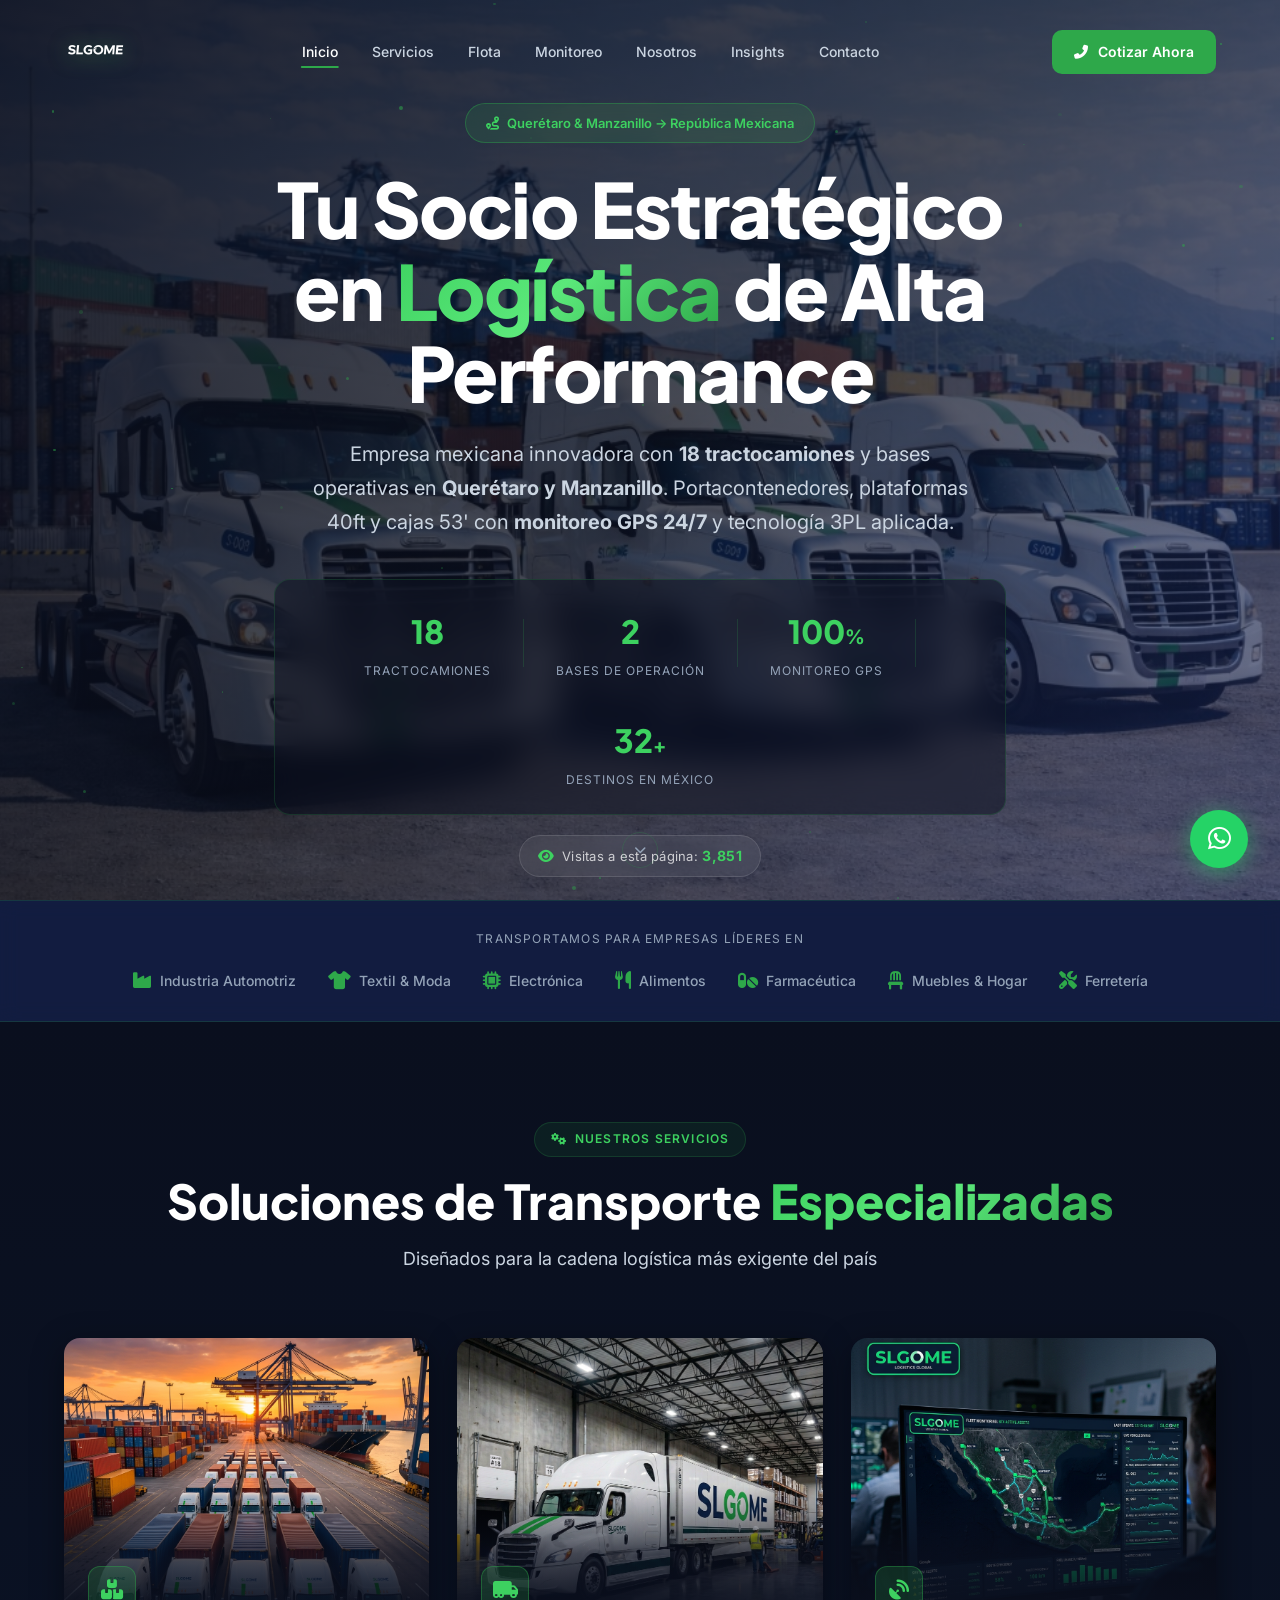
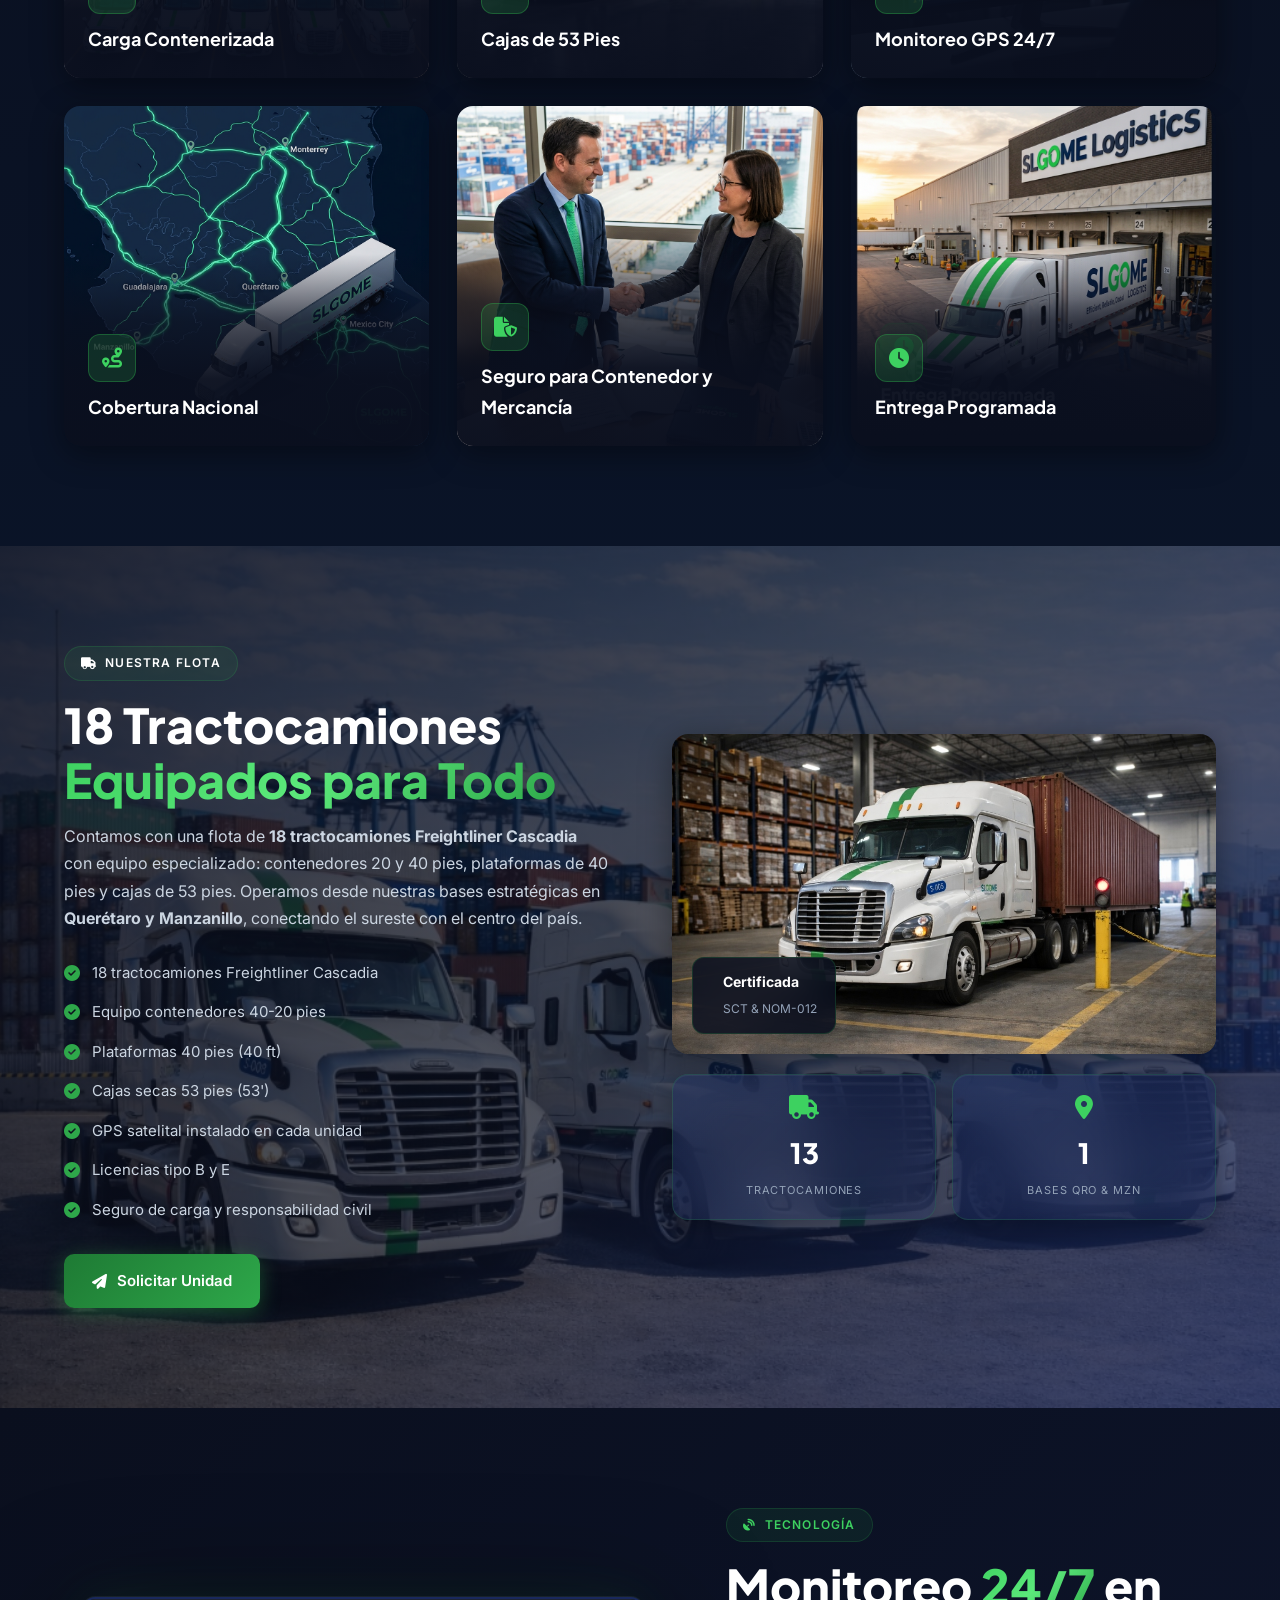
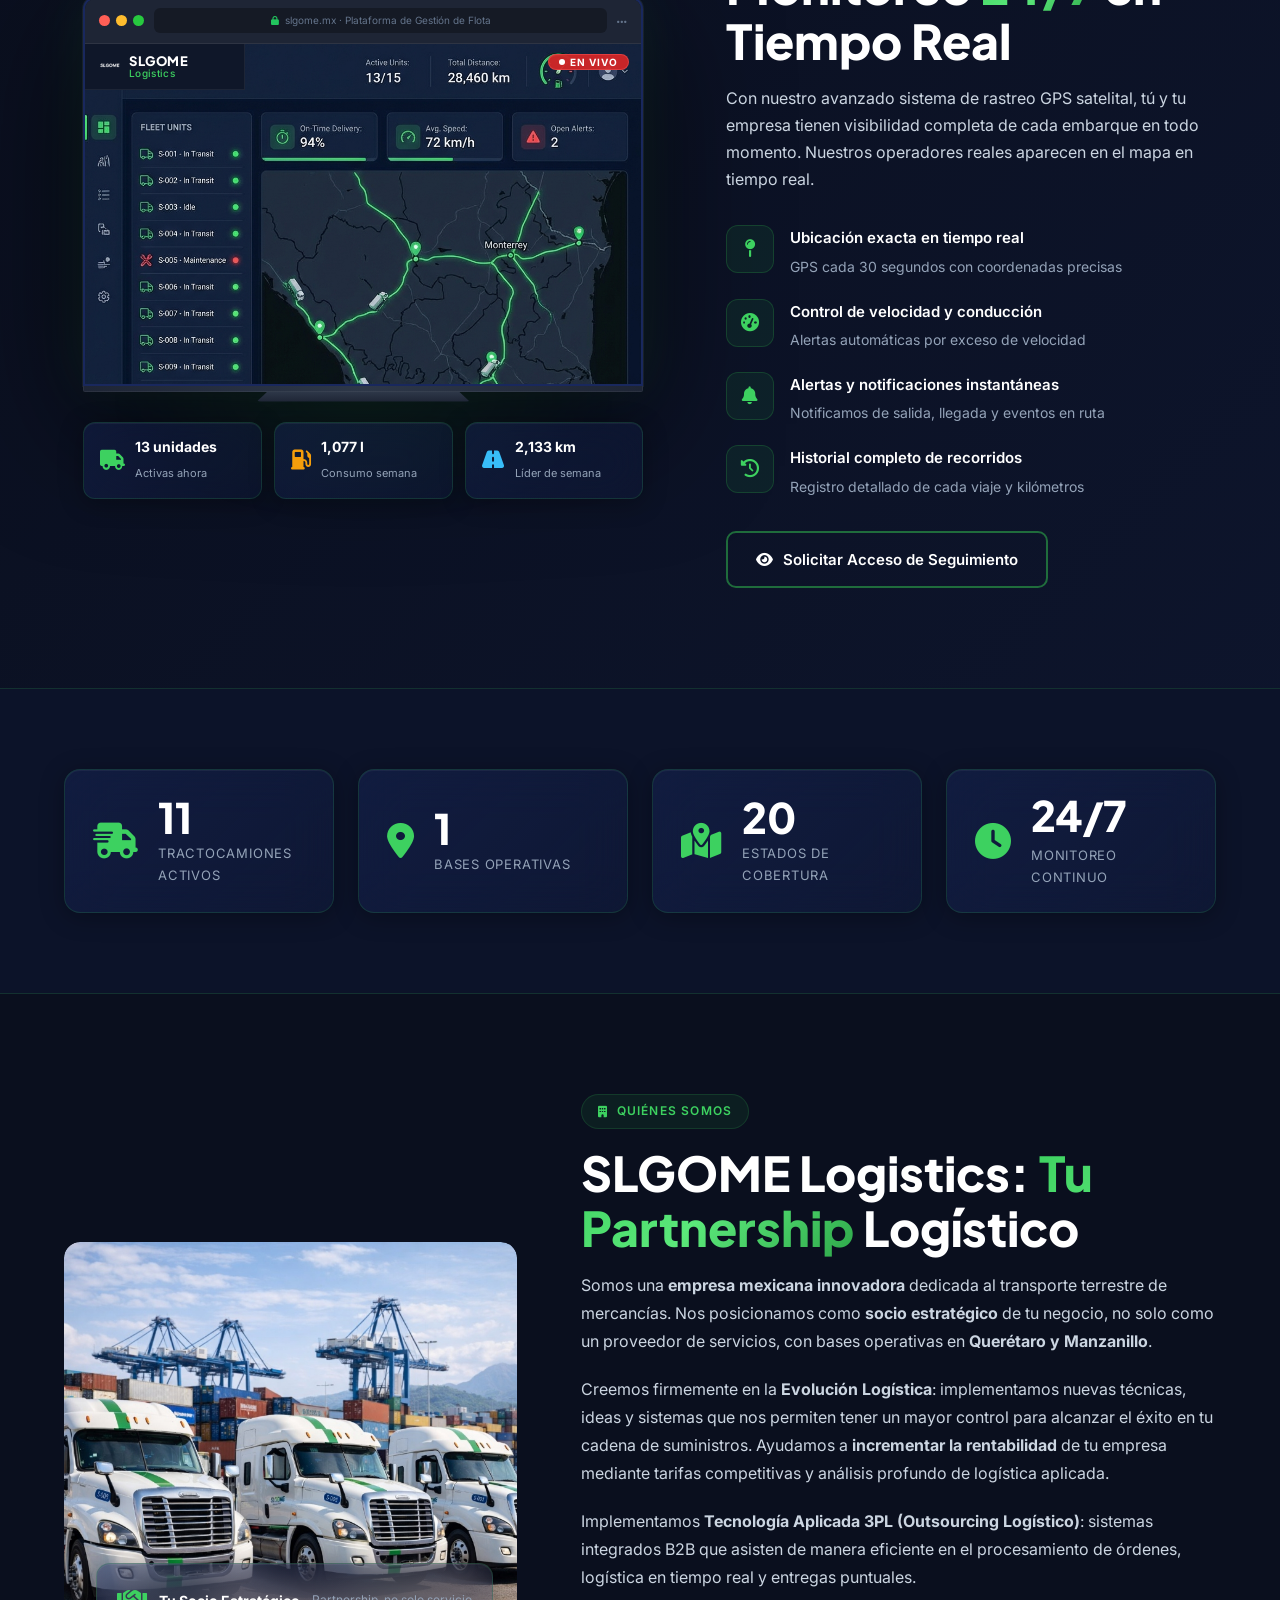
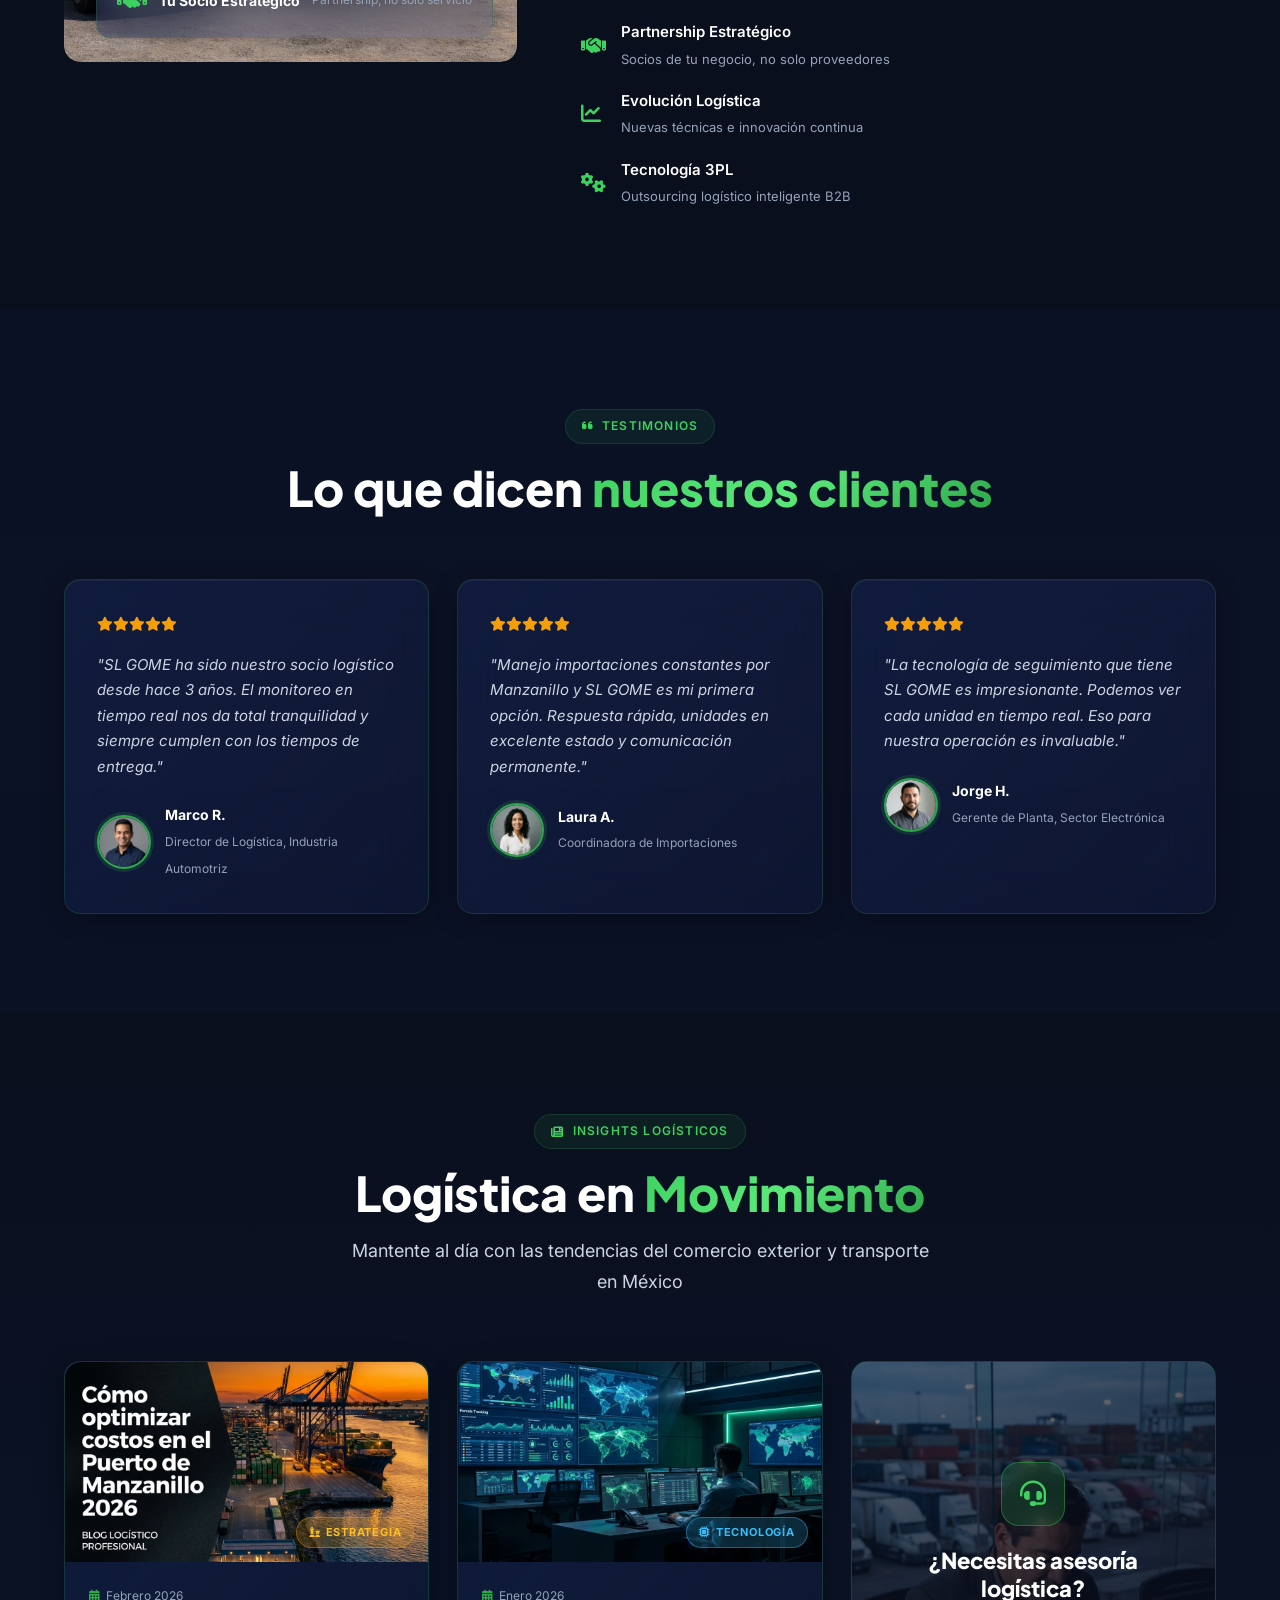
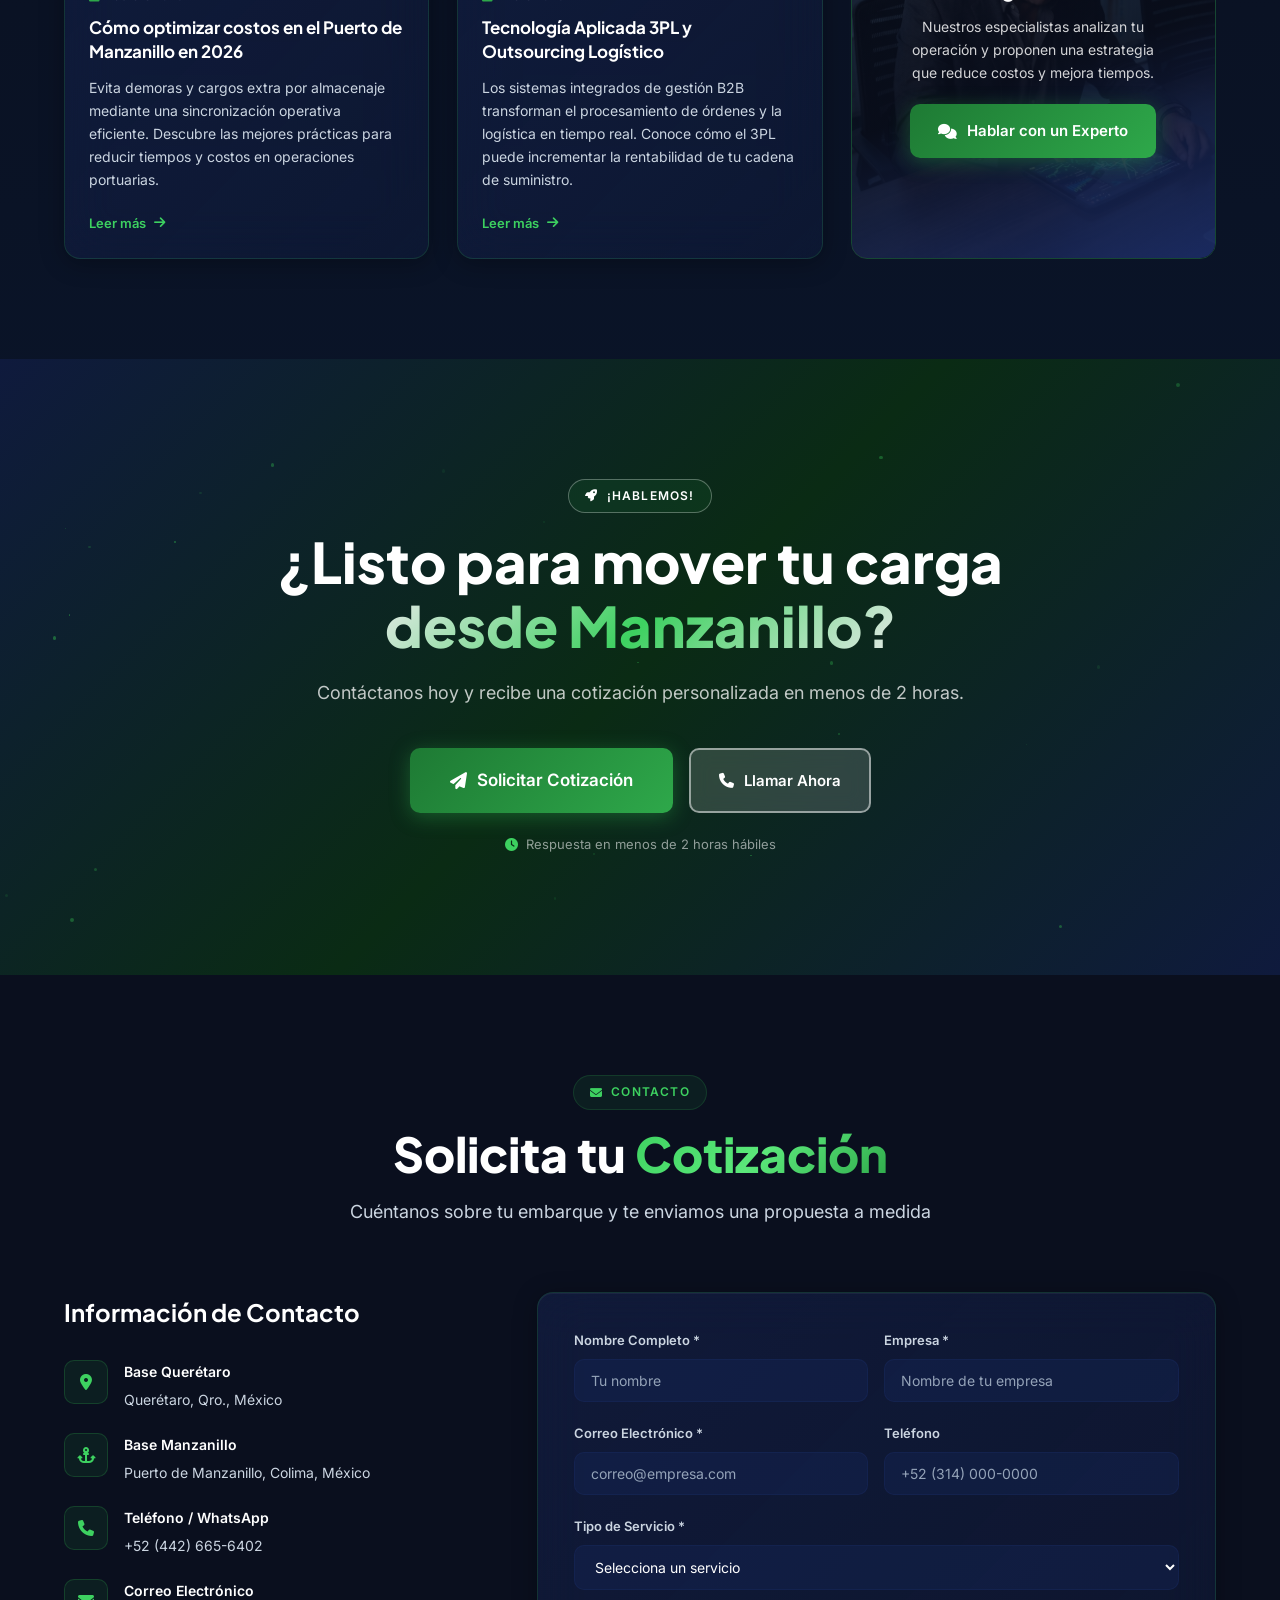
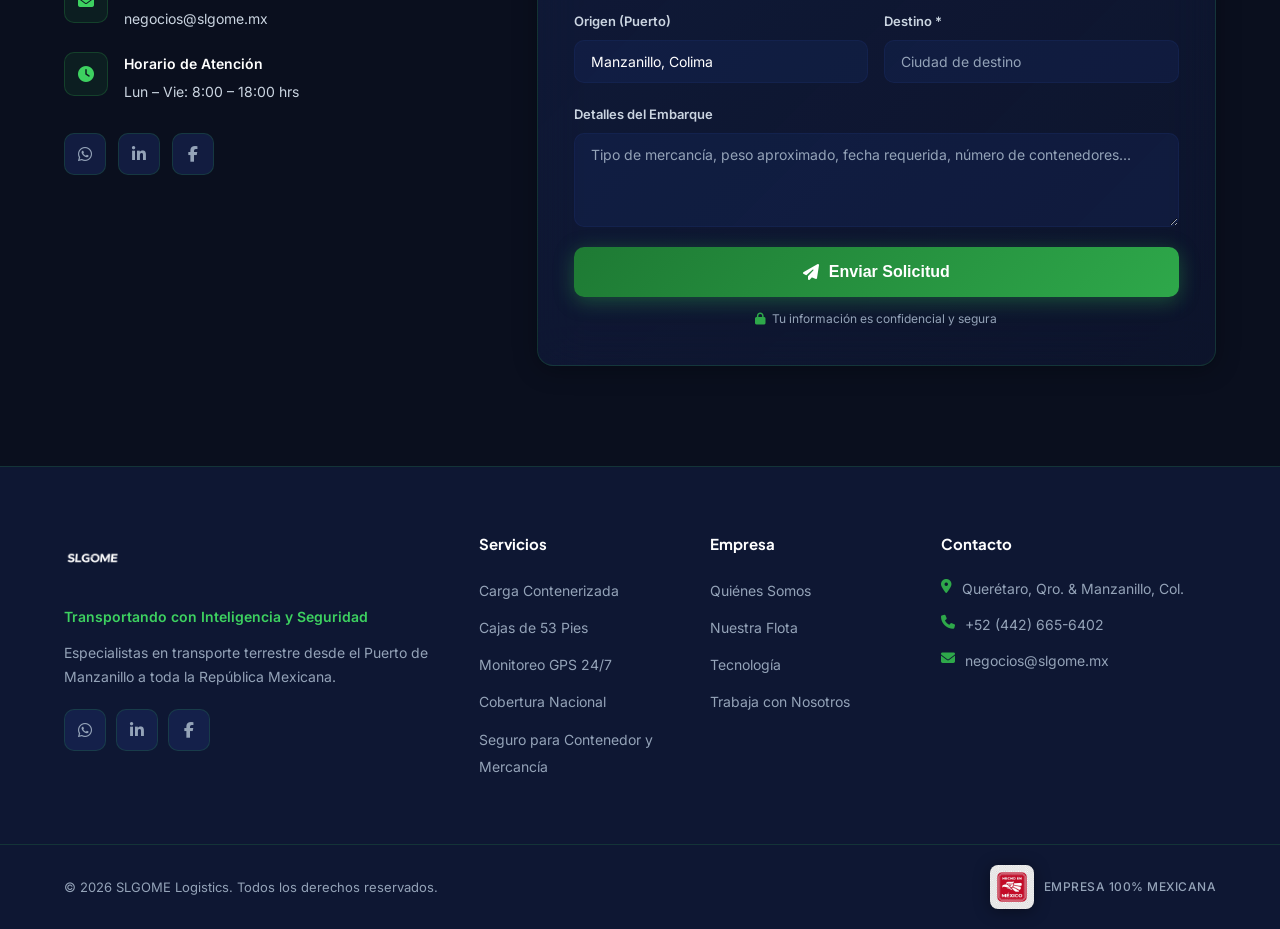
==== index.html @ 97104265 "Initial commit - SL GOME project" ====
<!DOCTYPE html>
<html lang="es">

<head>
    <meta charset="UTF-8">
    <meta name="viewport" content="width=device-width, initial-scale=1.0">
    <meta name="description"
        content="SLGOME Logistics – Empresa mexicana innovadora de transporte terrestre. 18 tractocamiones, contenedores 20-40 pies, plataformas 40ft y cajas 53' con monitoreo GPS 24/7. Bases en Querétaro y Manzanillo.">
    <meta name="keywords"
        content="SLGOME Logistics, transporte terrestre, Manzanillo, Querétaro, carga contenerizada, 3PL outsourcing logístico, cajas 53 pies, logística México, portacontenedores">
    <meta name="author" content="SLGOME Logistics">
    <meta property="og:title" content="SLGOME Logistics | Transportando con Inteligencia y Seguridad">
    <meta property="og:description"
        content="Empresa mexicana innovadora de transporte terrestre con bases en Querétaro y Manzanillo. Tu socio estratégico en logística 3PL.">
    <meta property="og:type" content="website">
    <title>SLGOME Logistics | Transportando con Inteligencia y Seguridad</title>

    <!-- Preconnect + Google Fonts -->
    <link rel="preconnect" href="https://fonts.googleapis.com">
    <link rel="preconnect" href="https://fonts.gstatic.com" crossorigin>
    <link
        href="https://fonts.googleapis.com/css2?family=Plus+Jakarta+Sans:wght@400;500;600;700;800&family=Inter:wght@300;400;500;600&display=swap"
        rel="stylesheet">

    <!-- Font Awesome Icons -->
    <link rel="stylesheet" href="https://cdnjs.cloudflare.com/ajax/libs/font-awesome/6.5.0/css/all.min.css">

    <link rel="stylesheet" href="styles.css">
</head>

<body>

    <!-- ============================================================
         NAVBAR
    ============================================================ -->
    <nav class="navbar" id="navbar">
        <div class="nav-container">
            <a href="#inicio" class="nav-logo">
                <img src="images/logo.png" alt="SL GOME Logo" class="logo-img">
            </a>
            <ul class="nav-links" id="navLinks">
                <li><a href="#inicio" class="nav-link active">Inicio</a></li>
                <li><a href="#servicios" class="nav-link">Servicios</a></li>
                <li><a href="#flota" class="nav-link">Flota</a></li>
                <li><a href="#monitoreo" class="nav-link">Monitoreo</a></li>
                <li><a href="#nosotros" class="nav-link">Nosotros</a></li>
                <li><a href="#insights" class="nav-link">Insights</a></li>
                <li><a href="#contacto" class="nav-link">Contacto</a></li>
            </ul>
            <a href="#contacto" class="btn-nav-cta" id="navCta">
                <i class="fas fa-phone-alt"></i> Cotizar Ahora
            </a>
            <button class="mobile-menu-toggle" id="menuToggle" aria-label="Abrir menú">
                <span></span><span></span><span></span>
            </button>
        </div>
    </nav>

    <!-- Mobile Menu Overlay -->
    <div class="mobile-overlay" id="mobileOverlay">
        <button class="mobile-close" id="mobileClose"><i class="fas fa-times"></i></button>
        <ul class="mobile-nav-links">
            <li><a href="#inicio" class="mobile-nav-link">Inicio</a></li>
            <li><a href="#servicios" class="mobile-nav-link">Servicios</a></li>
            <li><a href="#flota" class="mobile-nav-link">Flota</a></li>
            <li><a href="#monitoreo" class="mobile-nav-link">Monitoreo</a></li>
            <li><a href="#nosotros" class="mobile-nav-link">Nosotros</a></li>
            <li><a href="#insights" class="mobile-nav-link">Insights</a></li>
            <li><a href="#contacto" class="mobile-nav-link">Contacto</a></li>
        </ul>
        <a href="#contacto" class="btn-primary mobile-cta">Cotizar Ahora</a>
    </div>

    <!-- ============================================================
         HERO SECTION
    ============================================================ -->
    <section class="hero" id="inicio">
        <div class="hero-bg">
            <img src="images/fleet_port.jpg" alt="Flota SL GOME en Puerto de Manzanillo" class="hero-bg-image">
            <div class="hero-overlay"></div>
        </div>
        <div class="particles-container" id="particles"></div>

        <div class="hero-content">
            <div class="hero-badge animate-fade-up" style="animation-delay: 0.1s">
                <i class="fas fa-route"></i>
                <span>Querétaro &amp; Manzanillo → República Mexicana</span>
            </div>

            <h1 class="hero-title animate-fade-up" style="animation-delay: 0.2s">
                Tu Socio Estratégico en
                <span class="text-gradient">Logística</span>
                de Alta Performance
            </h1>

            <p class="hero-subtitle animate-fade-up" style="animation-delay: 0.4s">
                Empresa mexicana innovadora con <strong>18 tractocamiones</strong> y bases operativas en
                <strong>Querétaro y Manzanillo</strong>. Portacontenedores, plataformas 40ft y cajas 53'
                con <strong>monitoreo GPS 24/7</strong> y tecnología 3PL aplicada.
            </p>



            <div class="hero-stats animate-fade-up" style="animation-delay: 0.6s">
                <div class="hero-stat">
                    <span class="stat-number" data-target="18">0</span>
                    <span class="stat-label">Tractocamiones</span>
                </div>
                <div class="stat-divider"></div>
                <div class="hero-stat">
                    <span class="stat-number" data-target="2">0</span>
                    <span class="stat-label">Bases de Operación</span>
                </div>
                <div class="stat-divider"></div>
                <div class="hero-stat">
                    <span class="stat-number" data-target="100">0</span><span class="stat-num-plus">%</span>
                    <span class="stat-label">Monitoreo GPS</span>
                </div>
                <div class="stat-divider"></div>
                <div class="hero-stat">
                    <span class="stat-number" data-target="32">0</span><span class="stat-num-plus">+</span>
                    <span class="stat-label">Destinos en México</span>
                </div>
            </div>

            <!-- Visitor Counter -->
            <div class="hero-visit-counter animate-fade-up" style="animation-delay: 0.9s">
                <i class="fas fa-eye"></i>
                <span>Visitas a esta página: <strong id="visitCount">...</strong></span>
            </div>
        </div>

        <div class="hero-scroll-indicator">
            <div class="scroll-arrow-wrap">
                <i class="fas fa-chevron-down"></i>
            </div>
        </div>
    </section>

    <!-- ============================================================
         TRUST BAR / SOCIAL PROOF
    ============================================================ -->
    <section class="trust-bar">
        <div class="container">
            <p class="trust-label">Transportamos para empresas líderes en</p>
            <div class="trust-items">
                <div class="trust-item"><i class="fas fa-industry"></i><span>Industria Automotriz</span></div>
                <div class="trust-item"><i class="fas fa-tshirt"></i><span>Textil & Moda</span></div>
                <div class="trust-item"><i class="fas fa-microchip"></i><span>Electrónica</span></div>
                <div class="trust-item"><i class="fas fa-utensils"></i><span>Alimentos</span></div>
                <div class="trust-item"><i class="fas fa-pills"></i><span>Farmacéutica</span></div>
                <div class="trust-item"><i class="fas fa-chair"></i><span>Muebles & Hogar</span></div>
                <div class="trust-item"><i class="fas fa-tools"></i><span>Ferretería</span></div>
            </div>
        </div>
    </section>

    <!-- ============================================================
         SERVICIOS / FLIP CARDS
    ============================================================ -->
    <section class="section services-section" id="servicios">
        <div class="container">
            <div class="section-header reveal">
                <span class="section-label"><i class="fas fa-cogs"></i> Nuestros Servicios</span>
                <h2 class="section-title">Soluciones de Transporte <span class="text-gradient">Especializadas</span>
                </h2>
                <p class="section-subtitle">Diseñados para la cadena logística más exigente del país</p>
            </div>

            <div class="services-grid">

                <!-- Servicio 1 -->
                <div class="service-card-flip reveal" style="animation-delay: 0s">
                    <div class="service-card-inner">
                        <div class="service-card-front">
                            <img src="images/service_carga_contenerizada_slgome.jpg" alt="Carga Contenerizada SLGOME"
                                class="service-image">
                            <div class="service-overlay">
                                <div class="service-icon-wrap"><i class="fas fa-boxes-stacked"></i></div>
                                <h3 class="service-title-front">Carga Contenerizada</h3>
                            </div>
                        </div>
                        <div class="service-card-back glass-card">
                            <div class="back-icon"><i class="fas fa-boxes-stacked"></i></div>
                            <h3 class="service-title-back">Carga Contenerizada</h3>
                            <p class="service-description">Movimiento de contenedores directamente desde el Puerto
                                de Manzanillo. Manejamos contenedores de 20', 40' y 40' HC con toda la documentación
                                aduanal.</p>
                            <div class="service-features">
                                <span class="feature-tag">20' / 40' / 40'HC</span>
                                <span class="feature-tag">Aduana</span>
                                <span class="feature-tag">Puerto Manzanillo</span>
                            </div>
                        </div>
                    </div>
                </div>

                <!-- Servicio 2 -->
                <div class="service-card-flip reveal" style="animation-delay: 0.1s">
                    <div class="service-card-inner">
                        <div class="service-card-front">
                            <img src="images/caja_seca_slgome.jpg" alt="Cajas 53 Pies SLGOME" class="service-image">
                            <div class="service-overlay">
                                <div class="service-icon-wrap"><i class="fas fa-truck-moving"></i></div>
                                <h3 class="service-title-front">Cajas de 53 Pies</h3>
                            </div>
                        </div>
                        <div class="service-card-back glass-card">
                            <div class="back-icon"><i class="fas fa-truck-moving"></i></div>
                            <h3 class="service-title-back">Cajas de 53 Pies</h3>
                            <p class="service-description">Trailers de 53 pies de capacidad máxima para carga nacional.
                                Ideales para grandes volúmenes de mercancía con entrega puerta a puerta en toda la
                                República.</p>
                            <div class="service-features">
                                <span class="feature-tag">53 Pies</span>
                                <span class="feature-tag">Puerta a Puerta</span>
                                <span class="feature-tag">Nacional</span>
                            </div>
                        </div>
                    </div>
                </div>

                <!-- Servicio 3 -->
                <div class="service-card-flip reveal" style="animation-delay: 0.2s">
                    <div class="service-card-inner">
                        <div class="service-card-front">
                            <img src="images/service_monitoreo_gps.jpg" alt="Monitoreo GPS 24/7" class="service-image">
                            <div class="service-overlay">
                                <div class="service-icon-wrap"><i class="fas fa-satellite-dish"></i></div>
                                <h3 class="service-title-front">Monitoreo GPS 24/7</h3>
                            </div>
                        </div>
                        <div class="service-card-back glass-card">
                            <div class="back-icon"><i class="fas fa-map-location-dot"></i></div>
                            <h3 class="service-title-back">Monitoreo GPS 24/7</h3>
                            <p class="service-description">Rastreo satelital en tiempo real de toda nuestra flota.
                                Conoce la ubicación exacta, velocidad y estado de tu carga en todo momento desde
                                cualquier dispositivo.</p>
                            <div class="service-features">
                                <span class="feature-tag">Tiempo Real</span>
                                <span class="feature-tag">Velocidad</span>
                                <span class="feature-tag">Geofencing</span>
                            </div>
                        </div>
                    </div>
                </div>

                <!-- Servicio 4 -->
                <div class="service-card-flip reveal" style="animation-delay: 0.3s">
                    <div class="service-card-inner">
                        <div class="service-card-front">
                            <img src="images/service_cobertura.jpg" alt="Cobertura Nacional" class="service-image">
                            <div class="service-overlay">
                                <div class="service-icon-wrap"><i class="fas fa-route"></i></div>
                                <h3 class="service-title-front">Cobertura Nacional</h3>
                            </div>
                        </div>
                        <div class="service-card-back glass-card">
                            <div class="back-icon"><i class="fas fa-map-marked-alt"></i></div>
                            <h3 class="service-title-back">Cobertura Nacional</h3>
                            <p class="service-description">Llegamos a los 32 estados de la República. Desde Manzanillo
                                conectamos directamente con CDMX, Guadalajara, Monterrey, Querétaro, Chihuahua, Tijuana
                                y más destinos
                                clave del país.</p>
                            <div class="service-features">
                                <span class="feature-tag">32 Estados</span>
                                <span class="feature-tag">Rutas Directas</span>
                                <span class="feature-tag">Multimodal</span>
                            </div>
                        </div>
                    </div>
                </div>

                <!-- Servicio 5 -->
                <div class="service-card-flip reveal" style="animation-delay: 0.4s">
                    <div class="service-card-inner">
                        <div class="service-card-front">
                            <img src="images/service_seguro_contenedor.jpg" alt="Seguro para Contenedor y Mercancía"
                                class="service-image">
                            <div class="service-overlay">
                                <div class="service-icon-wrap"><i class="fas fa-file-shield"></i></div>
                                <h3 class="service-title-front">Seguro para Contenedor y Mercancía</h3>
                            </div>
                        </div>
                        <div class="service-card-back glass-card">
                            <div class="back-icon"><i class="fas fa-file-shield"></i></div>
                            <h3 class="service-title-back">Seguro para Contenedor y Mercancía</h3>
                            <p class="service-description">El seguro de mercancía se contrata por separado. Contáctanos
                                con nuestro ejecutivo para más información y cotización. Pólizas que protegen tu
                                inversión ante cualquier eventualidad en ruta o en puerto.</p>
                            <div class="service-features">
                                <span class="feature-tag">Solicitar a Ejecutivo</span>
                                <span class="feature-tag">Contenedores</span>
                                <span class="feature-tag">Mercancía</span>
                            </div>
                        </div>
                    </div>
                </div>

                <!-- Servicio 6 -->
                <div class="service-card-flip reveal" style="animation-delay: 0.5s">
                    <div class="service-card-inner">
                        <div class="service-card-front">
                            <img src="images/service_entrega.jpg" alt="Entrega Programada" class="service-image">
                            <div class="service-overlay">
                                <div class="service-icon-wrap"><i class="fas fa-clock"></i></div>
                                <h3 class="service-title-front">Entrega Programada</h3>
                            </div>
                        </div>
                        <div class="service-card-back glass-card">
                            <div class="back-icon"><i class="fas fa-calendar-check"></i></div>
                            <h3 class="service-title-back">Entrega Programada</h3>
                            <p class="service-description">Cumplimos con las ventanas de entrega de tu operación.
                                Coordinamos con almacenes, patios y clientes finales para garantizar la entrega puntual
                                de cada embarque.</p>
                            <div class="service-features">
                                <span class="feature-tag">On-Time</span>
                                <span class="feature-tag">Trazabilidad</span>
                                <span class="feature-tag">Notificaciones</span>
                            </div>
                        </div>
                    </div>
                </div>

            </div>
        </div>
    </section>

    <!-- ============================================================
         FLOTA SECTION
    ============================================================ -->
    <section class="section fleet-section" id="flota">
        <div class="fleet-bg">
            <img src="images/fleet_port.jpg" alt="Flota SL GOME" class="fleet-bg-image">
            <div class="fleet-overlay"></div>
        </div>
        <div class="container fleet-content">
            <div class="fleet-left reveal">
                <span class="section-label" style="color: var(--primary-400)"><i class="fas fa-truck"></i> Nuestra
                    Flota</span>
                <h2 class="section-title">18 Tractocamiones<br><span class="text-gradient">Equipados para Todo</span>
                </h2>
                <p class="fleet-text">
                    Contamos con una flota de <strong>18 tractocamiones Freightliner Cascadia</strong> con equipo
                    especializado: contenedores 20 y 40 pies, plataformas de 40 pies y cajas de 53 pies. Operamos desde
                    nuestras
                    bases estratégicas en <strong>Querétaro y Manzanillo</strong>, conectando el sureste con el centro
                    del país.
                </p>
                <div class="fleet-features">
                    <div class="fleet-feature">
                        <i class="fas fa-check-circle"></i>
                        <span>18 tractocamiones Freightliner Cascadia</span>
                    </div>
                    <div class="fleet-feature">
                        <i class="fas fa-check-circle"></i>
                        <span>Equipo contenedores 40-20 pies</span>
                    </div>
                    <div class="fleet-feature">
                        <i class="fas fa-check-circle"></i>
                        <span>Plataformas 40 pies (40 ft)</span>
                    </div>
                    <div class="fleet-feature">
                        <i class="fas fa-check-circle"></i>
                        <span>Cajas secas 53 pies (53')</span>
                    </div>
                    <div class="fleet-feature">
                        <i class="fas fa-check-circle"></i>
                        <span>GPS satelital instalado en cada unidad</span>
                    </div>
                    <div class="fleet-feature">
                        <i class="fas fa-check-circle"></i>
                        <span>Licencias tipo B y E</span>
                    </div>
                    <div class="fleet-feature">
                        <i class="fas fa-check-circle"></i>
                        <span>Seguro de carga y responsabilidad civil</span>
                    </div>
                </div>
                <a href="#contacto" class="btn-primary">
                    <i class="fas fa-paper-plane"></i> Solicitar Unidad
                </a>
            </div>
            <div class="fleet-right reveal">
                <div class="fleet-image-card">
                    <img src="images/truck_warehouse.jpg" alt="Flota SLGOME Logistics en operación" class="fleet-photo">
                    <div class="fleet-badge">
                        <i class="fas fa-shield-check"></i>
                        <div>
                            <strong>Certificada</strong>
                            <span>SCT &amp; NOM-012</span>
                        </div>
                    </div>
                </div>
                <div class="fleet-stats-mini">
                    <div class="fleet-stat-mini glass-card">
                        <i class="fas fa-truck"></i>
                        <span class="fsm-number" data-target="18">0</span>
                        <span class="fsm-label">Tractocamiones</span>
                    </div>
                    <div class="fleet-stat-mini glass-card">
                        <i class="fas fa-map-marker-alt"></i>
                        <span class="fsm-number" data-target="2">0</span>
                        <span class="fsm-label">Bases QRO &amp; MZN</span>
                    </div>
                </div>
            </div>
        </div>
    </section>

    <!-- ============================================================
         MONITOREO / TECH SECTION
    ============================================================ -->
    <section class="section monitoring-section" id="monitoreo">
        <div class="container">
            <div class="monitoring-grid">
                <div class="monitoring-visual reveal">
                    <div class="monitoring-screen-wrap">
                        <!-- Laptop / Monitor Frame -->
                        <div class="monitoring-laptop">
                            <div class="laptop-screen-bezel">
                                <div class="laptop-topbar">
                                    <div class="laptop-dots">
                                        <span class="ldot ldot--red"></span>
                                        <span class="ldot ldot--yellow"></span>
                                        <span class="ldot ldot--green"></span>
                                    </div>
                                    <div class="laptop-url-bar">
                                        <i class="fas fa-lock" style="font-size:9px; color:#22c55e;"></i>
                                        <span>slgome.mx · Plataforma de Gestión de Flota</span>
                                    </div>
                                    <div class="laptop-dot-menu">
                                        <i class="fas fa-ellipsis-h" style="font-size:11px; color:#64748b;"></i>
                                    </div>
                                </div>
                                <div class="laptop-screen">
                                    <img src="images/globalbox_dashboard.jpg"
                                        alt="Dashboard SLGOME – Monitoreo de Flota SL GOME en tiempo real"
                                        class="laptop-screenshot">
                                    <!-- SLGOME logo overlay covering GlobalBox branding -->
                                    <div class="dashboard-logo-overlay">
                                        <img src="images/logo.png" alt="SLGOME" class="dashboard-logo-img">
                                        <div class="dashboard-logo-text">
                                            <span class="dlg-name">SLGOME</span>
                                            <span class="dlg-sub">Logistics</span>
                                        </div>
                                    </div>
                                    <!-- Live overlay chip -->
                                    <div class="laptop-live-chip">
                                        <span class="live-dot"></span> EN VIVO
                                    </div>
                                </div>
                            </div>
                            <div class="laptop-base">
                                <div class="laptop-hinge"></div>
                                <div class="laptop-stand"></div>
                            </div>
                        </div>
                        <div class="monitoring-glow"></div>

                        <!-- Status badges below screen -->
                        <div class="monitoring-stat-row">
                            <div class="mon-stat-chip glass-card">
                                <i class="fas fa-truck"></i>
                                <div>
                                    <strong>13 unidades</strong>
                                    <span>Activas ahora</span>
                                </div>
                            </div>
                            <div class="mon-stat-chip glass-card">
                                <i class="fas fa-gas-pump" style="color:#f59e0b;"></i>
                                <div>
                                    <strong>1,077 l</strong>
                                    <span>Consumo semana</span>
                                </div>
                            </div>
                            <div class="mon-stat-chip glass-card">
                                <i class="fas fa-road" style="color:#38bdf8;"></i>
                                <div>
                                    <strong>2,133 km</strong>
                                    <span>Líder de semana</span>
                                </div>
                            </div>
                        </div>
                    </div>
                </div>

                <div class="monitoring-info reveal">
                    <span class="section-label"><i class="fas fa-satellite-dish"></i> Tecnología</span>
                    <h2 class="section-title">Monitoreo <span class="text-gradient">24/7</span> en Tiempo Real</h2>
                    <p class="monitoring-text">
                        Con nuestro avanzado sistema de rastreo GPS satelital, tú y tu empresa tienen visibilidad
                        completa de cada embarque en todo momento. Nuestros operadores reales aparecen en el mapa en
                        tiempo real.
                    </p>
                    <div class="monitoring-features">
                        <div class="mon-feature">
                            <div class="mon-feature-icon"><i class="fas fa-map-pin"></i></div>
                            <div>
                                <strong>Ubicación exacta en tiempo real</strong>
                                <p>GPS cada 30 segundos con coordenadas precisas</p>
                            </div>
                        </div>
                        <div class="mon-feature">
                            <div class="mon-feature-icon"><i class="fas fa-tachometer-alt"></i></div>
                            <div>
                                <strong>Control de velocidad y conducción</strong>
                                <p>Alertas automáticas por exceso de velocidad</p>
                            </div>
                        </div>
                        <div class="mon-feature">
                            <div class="mon-feature-icon"><i class="fas fa-bell"></i></div>
                            <div>
                                <strong>Alertas y notificaciones instantáneas</strong>
                                <p>Notificamos de salida, llegada y eventos en ruta</p>
                            </div>
                        </div>
                        <div class="mon-feature">
                            <div class="mon-feature-icon"><i class="fas fa-history"></i></div>
                            <div>
                                <strong>Historial completo de recorridos</strong>
                                <p>Registro detallado de cada viaje y kilómetros</p>
                            </div>
                        </div>
                    </div>
                    <a href="#contacto" class="btn-outline">
                        <i class="fas fa-eye"></i> Solicitar Acceso de Seguimiento
                    </a>
                </div>
            </div>
        </div>
    </section>

    <!-- ============================================================
         NÚMEROS / ESTADÍSTICAS
    ============================================================ -->
    <section class="stats-section">
        <div class="container">
            <div class="stats-grid">
                <div class="stat-card glass-card reveal">
                    <div class="stat-icon"><i class="fas fa-truck-fast"></i></div>
                    <div class="stat-info">
                        <span class="stat-big-number counter" data-target="18">0</span>
                        <span class="stat-big-label">Tractocamiones activos</span>
                    </div>
                </div>
                <div class="stat-card glass-card reveal" style="animation-delay: 0.1s">
                    <div class="stat-icon"><i class="fas fa-map-marker-alt"></i></div>
                    <div class="stat-info">
                        <span class="stat-big-number counter" data-target="2">0</span>
                        <span class="stat-big-label">Bases operativas</span>
                    </div>
                </div>
                <div class="stat-card glass-card reveal" style="animation-delay: 0.2s">
                    <div class="stat-icon"><i class="fas fa-map-marked-alt"></i></div>
                    <div class="stat-info">
                        <span class="stat-big-number counter" data-target="32">0</span>
                        <span class="stat-big-label">Estados de cobertura</span>
                    </div>
                </div>
                <div class="stat-card glass-card reveal" style="animation-delay: 0.3s">
                    <div class="stat-icon"><i class="fas fa-clock"></i></div>
                    <div class="stat-info">
                        <span class="stat-big-number stat-24-7">24/7</span>
                        <span class="stat-big-label">Monitoreo continuo</span>
                    </div>
                </div>
            </div>
        </div>
    </section>

    <!-- ============================================================
         NOSOTROS
    ============================================================ -->
    <section class="section about-section" id="nosotros">
        <div class="container">
            <div class="about-grid">
                <div class="about-visual reveal">
                    <div class="about-image-wrap">
                        <img src="images/fleet_port.jpg" alt="Flota SLGOME Logistics – Bases Querétaro y Manzanillo"
                            class="about-photo">
                        <div class="about-overlay-card glass-card">
                            <div class="about-overlay-icon"><i class="fas fa-handshake"></i></div>
                            <strong>Tu Socio Estratégico</strong>
                            <span>Partnership, no solo servicio</span>
                        </div>
                    </div>
                </div>

                <div class="about-text reveal">
                    <span class="section-label"><i class="fas fa-building"></i> Quiénes Somos</span>
                    <h2 class="section-title">SLGOME Logistics: <span class="text-gradient">Tu Partnership</span>
                        Logístico</h2>
                    <p class="about-para">
                        Somos una <strong>empresa mexicana innovadora</strong> dedicada al transporte terrestre de
                        mercancías. Nos posicionamos como <strong>socio estratégico</strong> de tu negocio, no solo como
                        un proveedor de servicios, con bases operativas en <strong>Querétaro y Manzanillo</strong>.
                    </p>
                    <p class="about-para">
                        Creemos firmemente en la <strong>Evolución Logística</strong>: implementamos nuevas técnicas,
                        ideas y sistemas que nos permiten tener un mayor control para alcanzar el éxito en tu cadena de
                        suministros. Ayudamos a <strong>incrementar la rentabilidad</strong> de tu empresa mediante
                        tarifas competitivas y análisis profundo de logística aplicada.
                    </p>
                    <p class="about-para">
                        Implementamos <strong>Tecnología Aplicada 3PL (Outsourcing Logístico)</strong>: sistemas
                        integrados B2B que asisten de manera eficiente en el procesamiento de órdenes, logística en
                        tiempo real y entregas puntuales.
                    </p>
                    <div class="about-values">
                        <div class="about-value">
                            <i class="fas fa-handshake"></i>
                            <div>
                                <strong>Partnership Estratégico</strong>
                                <span>Socios de tu negocio, no solo proveedores</span>
                            </div>
                        </div>
                        <div class="about-value">
                            <i class="fas fa-chart-line"></i>
                            <div>
                                <strong>Evolución Logística</strong>
                                <span>Nuevas técnicas e innovación continua</span>
                            </div>
                        </div>
                        <div class="about-value">
                            <i class="fas fa-cogs"></i>
                            <div>
                                <strong>Tecnología 3PL</strong>
                                <span>Outsourcing logístico inteligente B2B</span>
                            </div>
                        </div>
                    </div>
                </div>
            </div>
        </div>
    </section>

    <!-- ============================================================
         TESTIMONIOS
    ============================================================ -->
    <section class="section testimonials-section">
        <div class="container">
            <div class="section-header reveal">
                <span class="section-label"><i class="fas fa-quote-left"></i> Testimonios</span>
                <h2 class="section-title">Lo que dicen <span class="text-gradient">nuestros clientes</span></h2>
            </div>
            <div class="testimonials-grid">
                <div class="testimonial-card glass-card reveal">
                    <div class="testimonial-stars">
                        <i class="fas fa-star"></i><i class="fas fa-star"></i><i class="fas fa-star"></i><i
                            class="fas fa-star"></i><i class="fas fa-star"></i>
                    </div>
                    <p class="testimonial-text">"SL GOME ha sido nuestro socio logístico desde hace 3 años. El monitoreo
                        en tiempo real nos da total tranquilidad y siempre cumplen con los tiempos de entrega."</p>
                    <div class="testimonial-author">
                        <div class="author-avatar author-avatar--photo">
                            <img src="images/testimonio_marco.jpg" alt="Marco R." class="author-photo">
                        </div>
                        <div>
                            <strong>Marco R.</strong>
                            <span>Director de Logística, Industria Automotriz</span>
                        </div>
                    </div>
                </div>
                <div class="testimonial-card glass-card reveal" style="animation-delay: 0.1s">
                    <div class="testimonial-stars">
                        <i class="fas fa-star"></i><i class="fas fa-star"></i><i class="fas fa-star"></i><i
                            class="fas fa-star"></i><i class="fas fa-star"></i>
                    </div>
                    <p class="testimonial-text">"Manejo importaciones constantes por Manzanillo y SL GOME es mi primera
                        opción. Respuesta rápida, unidades en excelente estado y comunicación permanente."</p>
                    <div class="testimonial-author">
                        <div class="author-avatar author-avatar--photo">
                            <img src="images/testimonio_laura.jpg" alt="Laura A." class="author-photo">
                        </div>
                        <div>
                            <strong>Laura A.</strong>
                            <span>Coordinadora de Importaciones</span>
                        </div>
                    </div>
                </div>
                <div class="testimonial-card glass-card reveal" style="animation-delay: 0.2s">
                    <div class="testimonial-stars">
                        <i class="fas fa-star"></i><i class="fas fa-star"></i><i class="fas fa-star"></i><i
                            class="fas fa-star"></i><i class="fas fa-star"></i>
                    </div>
                    <p class="testimonial-text">"La tecnología de seguimiento que tiene SL GOME es impresionante.
                        Podemos ver cada unidad en tiempo real. Eso para nuestra operación es invaluable."</p>
                    <div class="testimonial-author">
                        <div class="author-avatar author-avatar--photo">
                            <img src="images/testimonio_jorge.jpg" alt="Jorge H." class="author-photo">
                        </div>
                        <div>
                            <strong>Jorge H.</strong>
                            <span>Gerente de Planta, Sector Electrónica</span>
                        </div>
                    </div>
                </div>
            </div>
        </div>
    </section>

    <!-- ============================================================
         INSIGHTS / BLOG
    ============================================================ -->
    <section class="section insights-section" id="insights">
        <div class="container">
            <div class="section-header reveal">
                <span class="section-label"><i class="fas fa-newspaper"></i> Insights Logísticos</span>
                <h2 class="section-title">Logística en <span class="text-gradient">Movimiento</span></h2>
                <p class="section-subtitle">Mantente al día con las tendencias del comercio exterior y transporte en
                    México</p>
            </div>
            <div class="insights-grid">

                <!-- Artículo 1 -->
                <div class="insight-card glass-card reveal">
                    <div class="insight-img-wrap">
                        <img src="images/blog_manzanillo.jpg"
                            alt="Cómo optimizar costos en el Puerto de Manzanillo 2026" class="insight-img">
                        <span class="insight-tag insight-tag--strategy insight-tag--br"><i class="fas fa-chess"></i>
                            Estrategia</span>
                    </div>
                    <div class="insight-body">
                        <p class="insight-date"><i class="fas fa-calendar-alt"></i> Febrero 2026</p>
                        <h3 class="insight-title">Cómo optimizar costos en el Puerto de Manzanillo en 2026</h3>
                        <p class="insight-excerpt">Evita demoras y cargos extra por almacenaje mediante una
                            sincronización operativa eficiente. Descubre las mejores prácticas para reducir tiempos y
                            costos en operaciones portuarias.</p>
                        <a href="blog-manzanillo.html" class="insight-cta">
                            Leer más <i class="fas fa-arrow-right"></i>
                        </a>
                    </div>
                </div>

                <!-- Artículo 2 -->
                <div class="insight-card glass-card reveal" style="animation-delay: 0.15s">
                    <div class="insight-img-wrap">
                        <img src="images/blog_3pl.jpg" alt="Tecnología Aplicada 3PL y Outsourcing Logístico"
                            class="insight-img">
                        <span class="insight-tag insight-tag--tech insight-tag--br"><i class="fas fa-microchip"></i>
                            Tecnología</span>
                    </div>
                    <div class="insight-body">
                        <p class="insight-date"><i class="fas fa-calendar-alt"></i> Enero 2026</p>
                        <h3 class="insight-title">Tecnología Aplicada 3PL y Outsourcing Logístico</h3>
                        <p class="insight-excerpt">Los sistemas integrados de gestión B2B transforman el procesamiento
                            de órdenes y la logística en tiempo real. Conoce cómo el 3PL puede incrementar la
                            rentabilidad de tu cadena de suministro.</p>
                        <a href="blog-3pl.html" class="insight-cta">
                            Leer más <i class="fas fa-arrow-right"></i>
                        </a>
                    </div>
                </div>

                <!-- CTA Card -->
                <div class="insight-card insight-card--cta reveal" style="animation-delay: 0.3s">
                    <div class="insight-cta-bg">
                        <img src="images/blog_asesoria.jpg" alt="Asesoría Logística SLGOME" class="insight-cta-photo">
                        <div class="insight-cta-overlay"></div>
                    </div>
                    <div class="insight-cta-content">
                        <div class="insight-cta-icon">
                            <i class="fas fa-headset"></i>
                        </div>
                        <h3>¿Necesitas asesoría<br>logística?</h3>
                        <p>Nuestros especialistas analizan tu operación y proponen una estrategia que reduce costos y
                            mejora tiempos.</p>
                        <a href="#contacto" class="btn-primary" style="margin-top: 20px;">
                            <i class="fas fa-comments"></i> Hablar con un Experto
                        </a>
                    </div>
                </div>

            </div>
        </div>
    </section>

    <!-- ============================================================
         CTA FINAL
    ============================================================ -->
    <section class="cta-section">
        <div class="cta-particles" id="ctaParticles"></div>
        <div class="container">
            <div class="cta-content reveal">
                <span class="section-label" style="color: white; border-color: rgba(255,255,255,0.3);"><i
                        class="fas fa-rocket"></i> ¡Hablemos!</span>
                <h2 class="cta-title">¿Listo para mover tu carga<br><span class="text-gradient-white">desde
                        Manzanillo?</span></h2>
                <p class="cta-subtitle">Contáctanos hoy y recibe una cotización personalizada en menos de 2 horas.</p>
                <div class="cta-actions">
                    <a href="#contacto" class="btn-primary btn-cta-large">
                        <i class="fas fa-paper-plane"></i> Solicitar Cotización
                    </a>
                    <a href="tel:+524426656402" class="btn-white">
                        <i class="fas fa-phone"></i> Llamar Ahora
                    </a>
                </div>
                <p class="cta-note"><i class="fas fa-clock"></i> Respuesta en menos de 2 horas hábiles</p>
            </div>
        </div>
    </section>

    <!-- ============================================================
         CONTACTO
    ============================================================ -->
    <section class="section contact-section" id="contacto">
        <div class="container">
            <div class="section-header reveal">
                <span class="section-label"><i class="fas fa-envelope"></i> Contacto</span>
                <h2 class="section-title">Solicita tu <span class="text-gradient">Cotización</span></h2>
                <p class="section-subtitle">Cuéntanos sobre tu embarque y te enviamos una propuesta a medida</p>
            </div>

            <div class="contact-grid">
                <div class="contact-info reveal">
                    <h3 class="contact-info-title">Información de Contacto</h3>
                    <div class="contact-items">
                        <div class="contact-item">
                            <div class="contact-icon"><i class="fas fa-map-marker-alt"></i></div>
                            <div>
                                <strong>Base Querétaro</strong>
                                <span>Querétaro, Qro., México</span>
                            </div>
                        </div>
                        <div class="contact-item">
                            <div class="contact-icon"><i class="fas fa-anchor"></i></div>
                            <div>
                                <strong>Base Manzanillo</strong>
                                <span>Puerto de Manzanillo, Colima, México</span>
                            </div>
                        </div>
                        <div class="contact-item">
                            <div class="contact-icon"><i class="fas fa-phone"></i></div>
                            <div>
                                <strong>Teléfono / WhatsApp</strong>
                                <a href="tel:+524426656402" class="contact-link">+52 (442) 665-6402</a>
                            </div>
                        </div>
                        <div class="contact-item">
                            <div class="contact-icon"><i class="fas fa-envelope"></i></div>
                            <div>
                                <strong>Correo Electrónico</strong>
                                <a href="mailto:negocios@slgome.mx" class="contact-link">negocios@slgome.mx</a>
                            </div>
                        </div>
                        <div class="contact-item">
                            <div class="contact-icon"><i class="fas fa-clock"></i></div>
                            <div>
                                <strong>Horario de Atención</strong>
                                <span>Lun – Vie: 8:00 – 18:00 hrs</span>
                            </div>
                        </div>
                    </div>
                    <div class="contact-social">
                        <a href="https://wa.me/524426656402" target="_blank" class="social-btn" aria-label="WhatsApp"><i
                                class="fab fa-whatsapp"></i></a>
                        <a href="#" class="social-btn" aria-label="LinkedIn"><i class="fab fa-linkedin-in"></i></a>
                        <a href="#" class="social-btn" aria-label="Facebook"><i class="fab fa-facebook-f"></i></a>
                    </div>
                </div>

                <div class="contact-form-wrap reveal">
                    <form class="contact-form glass-card" id="contactForm">
                        <div class="form-row">
                            <div class="form-group">
                                <label for="nombre">Nombre Completo *</label>
                                <input type="text" id="nombre" name="nombre" placeholder="Tu nombre" required>
                            </div>
                            <div class="form-group">
                                <label for="empresa">Empresa *</label>
                                <input type="text" id="empresa" name="empresa" placeholder="Nombre de tu empresa"
                                    required>
                            </div>
                        </div>
                        <div class="form-row">
                            <div class="form-group">
                                <label for="email">Correo Electrónico *</label>
                                <input type="email" id="email" name="email" placeholder="correo@empresa.com" required>
                            </div>
                            <div class="form-group">
                                <label for="telefono">Teléfono</label>
                                <input type="tel" id="telefono" name="telefono" placeholder="+52 (314) 000-0000">
                            </div>
                        </div>
                        <div class="form-group">
                            <label for="servicio">Tipo de Servicio *</label>
                            <select id="servicio" name="servicio" required>
                                <option value="" disabled selected>Selecciona un servicio</option>
                                <option value="contenerizada">Carga Contenerizada (20' / 40')</option>
                                <option value="53pies">Caja de 53 Pies</option>
                                <option value="nacional">Distribución Nacional</option>
                                <option value="otro">Otro servicio</option>
                            </select>
                        </div>
                        <div class="form-row">
                            <div class="form-group">
                                <label for="origen">Origen (Puerto)</label>
                                <input type="text" id="origen" name="origen" placeholder="Manzanillo, Colima"
                                    value="Manzanillo, Colima">
                            </div>
                            <div class="form-group">
                                <label for="destino">Destino *</label>
                                <input type="text" id="destino" name="destino" placeholder="Ciudad de destino" required>
                            </div>
                        </div>
                        <div class="form-group">
                            <label for="mensaje">Detalles del Embarque</label>
                            <textarea id="mensaje" name="mensaje" rows="4"
                                placeholder="Tipo de mercancía, peso aproximado, fecha requerida, número de contenedores..."></textarea>
                        </div>
                        <button type="submit" class="btn-primary btn-form-submit" id="submitBtn">
                            <i class="fas fa-paper-plane"></i> Enviar Solicitud
                        </button>
                        <p class="form-note"><i class="fas fa-lock"></i> Tu información es confidencial y segura</p>
                    </form>
                    <div class="form-success" id="formSuccess">
                        <div class="success-icon"><i class="fas fa-check-circle"></i></div>
                        <h3>¡Solicitud Enviada!</h3>
                        <p>Gracias por contactarnos. Nuestro equipo te responderá en menos de 2 horas hábiles.</p>
                    </div>
                </div>
            </div>
        </div>
    </section>

    <!-- ============================================================
         FOOTER
    ============================================================ -->
    <footer class="footer">
        <div class="footer-top">
            <div class="container footer-grid">
                <div class="footer-brand">
                    <img src="images/logo.png" alt="SL GOME" class="footer-logo">
                    <p class="footer-tagline">Transportando con Inteligencia y Seguridad</p>
                    <p class="footer-desc">Especialistas en transporte terrestre desde el Puerto de Manzanillo a toda la
                        República Mexicana.</p>
                    <div class="footer-social">
                        <a href="https://wa.me/524426656402" target="_blank" class="social-btn" aria-label="WhatsApp"><i
                                class="fab fa-whatsapp"></i></a>
                        <a href="#" class="social-btn" aria-label="LinkedIn"><i class="fab fa-linkedin-in"></i></a>
                        <a href="#" class="social-btn" aria-label="Facebook"><i class="fab fa-facebook-f"></i></a>
                    </div>
                </div>
                <div class="footer-col">
                    <h4 class="footer-col-title">Servicios</h4>
                    <ul class="footer-links">
                        <li><a href="#servicios">Carga Contenerizada</a></li>
                        <li><a href="#servicios">Cajas de 53 Pies</a></li>
                        <li><a href="#monitoreo">Monitoreo GPS 24/7</a></li>
                        <li><a href="#servicios">Cobertura Nacional</a></li>
                        <li><a href="#servicios">Seguro para Contenedor y Mercancía</a></li>
                    </ul>
                </div>
                <div class="footer-col">
                    <h4 class="footer-col-title">Empresa</h4>
                    <ul class="footer-links">
                        <li><a href="#nosotros">Quiénes Somos</a></li>
                        <li><a href="#flota">Nuestra Flota</a></li>
                        <li><a href="#monitoreo">Tecnología</a></li>
                        <li><a href="#contacto">Trabaja con Nosotros</a></li>
                    </ul>
                </div>
                <div class="footer-col">
                    <h4 class="footer-col-title">Contacto</h4>
                    <ul class="footer-contact-list">
                        <li><i class="fas fa-map-marker-alt"></i><span>Querétaro, Qro. &amp; Manzanillo, Col.</span>
                        </li>
                        <li><i class="fas fa-phone"></i><a href="tel:+524426656402">+52 (442) 665-6402</a></li>
                        <li><i class="fas fa-envelope"></i><a href="mailto:negocios@slgome.mx">negocios@slgome.mx</a>
                        </li>
                    </ul>
                </div>
            </div>
        </div>
        <div class="footer-bottom">
            <div class="container footer-bottom-inner">
                <p>&copy; 2026 SLGOME Logistics. Todos los derechos reservados.</p>
                <div class="footer-hecho-mx">
                    <img src="images/hecho_en_mexico.png" alt="Hecho en México" class="hecho-mx-logo">
                    <span>Empresa 100% Mexicana</span>
                </div>
            </div>
        </div>
    </footer>

    <!-- Floating WhatsApp CTA -->
    <a href="https://wa.me/524426656402?text=Hola%2C%20me%20interesa%20solicitar%20una%20cotizaci%C3%B3n%20de%20transporte."
        target="_blank" class="whatsapp-float" aria-label="Contactar por WhatsApp">
        <i class="fab fa-whatsapp"></i>
        <span class="wa-tooltip">💬 Escríbenos por WhatsApp</span>
    </a>

    <!-- Back to Top -->
    <button class="back-to-top" id="backToTop" aria-label="Volver arriba">
        <i class="fas fa-arrow-up"></i>
    </button>

    <script src="script.js"></script>
</body>

</html>
---- styles.css ----
/* ============================================================
   SL GOME - CORPORATE LANDING PAGE STYLES
   Colors: Navy Blue #1A2B63 | Green #2EA84A | White #FFFFFF
   ============================================================ */

/* --- RESET & VARIABLES --- */
*,
*::before,
*::after {
  box-sizing: border-box;
  margin: 0;
  padding: 0;
}

:root {
  --primary-green: #2EA84A;
  --primary-green-light: #3DD160;
  --primary-green-dark: #1E7A34;
  --primary-navy: #1A2B63;
  --primary-navy-light: #243882;
  --primary-navy-dark: #0F1A3D;
  --bg-dark: #0A0F1E;
  --bg-card: rgba(26, 43, 99, 0.18);
  --white: #FFFFFF;
  --text-primary: #FFFFFF;
  --text-secondary: #CBD5E1;
  --text-muted: #94A3B8;
  --border: rgba(46, 168, 74, 0.2);
  --border-blue: rgba(26, 43, 99, 0.4);
  --glass-bg: rgba(10, 15, 30, 0.6);
  --transition: all 0.35s cubic-bezier(0.4, 0, 0.2, 1);
  --radius: 16px;
  --radius-sm: 10px;
  --shadow: 0 8px 32px rgba(0, 0, 0, 0.4);
  --shadow-green: 0 0 30px rgba(46, 168, 74, 0.3);
  --green-rgb: 46, 168, 74;
  --navy-rgb: 26, 43, 99;
}

html {
  scroll-behavior: smooth;
  font-size: 16px;
}

body {
  font-family: 'Inter', sans-serif;
  background: var(--bg-dark);
  color: var(--text-primary);
  overflow-x: hidden;
  line-height: 1.7;
}

img {
  max-width: 100%;
  display: block;
}

a {
  text-decoration: none;
  color: inherit;
}

.container {
  max-width: 1200px;
  margin: 0 auto;
  padding: 0 24px;
}

.section {
  padding: 100px 0;
}

/* --- TYPOGRAPHY --- */
.section-label {
  display: inline-flex;
  align-items: center;
  gap: 8px;
  background: rgba(var(--green-rgb), 0.1);
  border: 1px solid var(--border);
  color: var(--primary-green-light);
  font-size: 12px;
  font-weight: 600;
  letter-spacing: 0.1em;
  text-transform: uppercase;
  padding: 6px 16px;
  border-radius: 100px;
  margin-bottom: 16px;
}

.section-title {
  font-family: 'Plus Jakarta Sans', sans-serif;
  font-size: clamp(32px, 4vw, 48px);
  font-weight: 800;
  line-height: 1.15;
  margin-bottom: 16px;
  color: var(--white);
}

.section-subtitle {
  font-size: 18px;
  color: var(--text-secondary);
  max-width: 600px;
}

.section-header {
  text-align: center;
  margin-bottom: 64px;
}

.section-header .section-subtitle {
  margin: 0 auto;
}

.text-gradient {
  background: linear-gradient(135deg, var(--primary-green-light) 0%, #5BE87A 50%, var(--primary-green) 100%);
  -webkit-background-clip: text;
  -webkit-text-fill-color: transparent;
  background-clip: text;
}

/* --- BUTTONS --- */
.btn-primary,
.btn-outline,
.btn-white,
.btn-nav-cta {
  display: inline-flex;
  align-items: center;
  gap: 10px;
  font-weight: 600;
  border-radius: var(--radius-sm);
  cursor: pointer;
  transition: var(--transition);
  border: none;
  font-size: 15px;
  padding: 14px 28px;
}

.btn-primary {
  background: linear-gradient(135deg, var(--primary-green-dark), var(--primary-green), var(--primary-green-light));
  background-size: 200% 200%;
  animation: gradientShift 4s ease infinite;
  color: #fff;
  box-shadow: 0 4px 20px rgba(var(--green-rgb), 0.4);
}

.btn-primary:hover {
  transform: translateY(-2px) scale(1.02);
  box-shadow: 0 8px 30px rgba(var(--green-rgb), 0.55);
  filter: brightness(1.1);
}

.btn-outline {
  background: transparent;
  color: var(--white);
  border: 2px solid rgba(var(--green-rgb), 0.6);
}

.btn-outline:hover {
  background: rgba(var(--green-rgb), 0.12);
  border-color: var(--primary-green);
  transform: translateY(-2px);
}

.btn-white {
  background: rgba(255, 255, 255, 0.15);
  color: #fff;
  border: 2px solid rgba(255, 255, 255, 0.5);
  backdrop-filter: blur(10px);
}

.btn-white:hover {
  background: rgba(255, 255, 255, 0.25);
  transform: translateY(-2px);
}

.btn-nav-cta {
  background: var(--primary-green);
  color: #fff;
  padding: 10px 22px;
  font-size: 14px;
}

.btn-nav-cta:hover {
  background: var(--primary-green-light);
  transform: translateY(-1px);
}

/* --- GLASS CARD --- */
.glass-card {
  background: linear-gradient(135deg, rgba(var(--navy-rgb), 0.4), rgba(var(--navy-rgb), 0.2));
  backdrop-filter: blur(24px);
  -webkit-backdrop-filter: blur(24px);
  border: 1px solid var(--border);
  border-radius: var(--radius);
  padding: 28px;
  box-shadow: 0 4px 24px rgba(0, 0, 0, 0.3), inset 0 1px 0 rgba(255, 255, 255, 0.05);
  transition: var(--transition);
}

.glass-card:hover {
  border-color: rgba(var(--green-rgb), 0.35);
  box-shadow: 0 12px 40px rgba(var(--green-rgb), 0.2), 0 4px 16px rgba(0, 0, 0, 0.4);
  transform: translateY(-4px);
}

/* --- NAVBAR --- */
.navbar {
  position: fixed;
  top: 0;
  left: 0;
  width: 100%;
  z-index: 1000;
  padding: 20px 0;
  transition: var(--transition);
}

.navbar.scrolled {
  background: rgba(10, 15, 30, 0.92);
  backdrop-filter: blur(24px);
  border-bottom: 1px solid var(--border);
  padding: 12px 0;
  box-shadow: 0 4px 24px rgba(0, 0, 0, 0.5);
}

.nav-container {
  max-width: 1200px;
  margin: 0 auto;
  padding: 0 24px;
  display: flex;
  align-items: center;
  justify-content: space-between;
  gap: 32px;
}

.nav-logo {
  display: flex;
  align-items: center;
}

.logo-img {
  height: 64px;
  width: auto;
  object-fit: contain;
  filter: brightness(0) invert(1) drop-shadow(0 2px 10px rgba(var(--green-rgb), 0.5));
}

.nav-links {
  display: flex;
  list-style: none;
  gap: 6px;
}

.nav-link {
  padding: 8px 14px;
  border-radius: 8px;
  font-size: 14px;
  font-weight: 500;
  color: var(--text-secondary);
  transition: var(--transition);
  position: relative;
}

.nav-link::after {
  content: '';
  position: absolute;
  bottom: 0;
  left: 50%;
  transform: translateX(-50%);
  width: 0;
  height: 2px;
  background: var(--primary-green);
  transition: width 0.3s ease;
  border-radius: 2px;
}

.nav-link:hover,
.nav-link.active {
  color: var(--white);
}

.nav-link:hover::after,
.nav-link.active::after {
  width: 60%;
}

.mobile-menu-toggle {
  display: none;
  flex-direction: column;
  gap: 5px;
  background: none;
  border: none;
  cursor: pointer;
  padding: 4px;
}

.mobile-menu-toggle span {
  width: 24px;
  height: 2px;
  background: var(--white);
  border-radius: 2px;
  transition: var(--transition);
  display: block;
}

/* --- PARTICLES --- */
.particles-container {
  position: absolute;
  inset: 0;
  overflow: hidden;
  pointer-events: none;
  z-index: 1;
}

.particle {
  position: absolute;
  width: 3px;
  height: 3px;
  border-radius: 50%;
  background: var(--primary-green);
  opacity: 0.5;
  animation: floatParticle 20s infinite ease-in-out;
}

/* --- HERO --- */
.hero {
  min-height: 100vh;
  position: relative;
  display: flex;
  align-items: center;
  overflow: hidden;
  padding-top: 80px;
}

.hero-bg {
  position: absolute;
  inset: 0;
  z-index: 0;
}

.hero-bg-image {
  width: 100%;
  height: 100%;
  object-fit: cover;
  object-position: center;
}

.hero-overlay {
  position: absolute;
  inset: 0;
  background: linear-gradient(135deg, rgba(10, 15, 30, 0.92) 0%, rgba(10, 15, 30, 0.75) 50%, rgba(26, 43, 99, 0.6) 100%);
}

.hero-content {
  position: relative;
  z-index: 2;
  max-width: 780px;
  padding: 0 24px;
  margin: 0 auto;
  text-align: center;
}

.hero-badge {
  display: inline-flex;
  align-items: center;
  gap: 8px;
  background: rgba(var(--green-rgb), 0.15);
  border: 1px solid rgba(var(--green-rgb), 0.4);
  color: var(--primary-green-light);
  font-size: 13px;
  font-weight: 600;
  padding: 8px 20px;
  border-radius: 100px;
  margin-bottom: 24px;
  backdrop-filter: blur(10px);
}

.hero-badge i {
  animation: pulse 2s ease-in-out infinite;
}

.hero-title {
  font-family: 'Plus Jakarta Sans', sans-serif;
  font-size: clamp(42px, 6vw, 76px);
  font-weight: 800;
  line-height: 1.08;
  letter-spacing: -0.02em;
  margin-bottom: 24px;
  color: var(--white);
}

.hero-subtitle {
  font-size: clamp(16px, 2vw, 20px);
  color: var(--text-secondary);
  margin-bottom: 40px;
  line-height: 1.7;
  max-width: 680px;
  margin-left: auto;
  margin-right: auto;
}

.hero-actions {
  display: flex;
  gap: 16px;
  justify-content: center;
  flex-wrap: wrap;
  margin-bottom: 60px;
}

.hero-stats {
  display: flex;
  align-items: center;
  justify-content: center;
  gap: 32px;
  background: rgba(10, 15, 30, 0.5);
  backdrop-filter: blur(16px);
  border: 1px solid var(--border);
  border-radius: 16px;
  padding: 24px 32px;
  flex-wrap: wrap;
}

.hero-stat {
  text-align: center;
}

.stat-number {
  font-family: 'Plus Jakarta Sans', sans-serif;
  font-size: 32px;
  font-weight: 800;
  color: var(--primary-green-light);
}

.stat-num-plus {
  font-size: 20px;
  font-weight: 700;
  color: var(--primary-green-light);
}

.stat-label {
  display: block;
  font-size: 12px;
  color: var(--text-muted);
  text-transform: uppercase;
  letter-spacing: 0.08em;
  margin-top: 2px;
}

.stat-divider {
  width: 1px;
  height: 48px;
  background: var(--border);
}

.hero-scroll-indicator {
  position: absolute;
  bottom: 32px;
  left: 50%;
  transform: translateX(-50%);
  z-index: 2;
  text-align: center;
  color: var(--text-muted);
  font-size: 12px;
  display: flex;
  flex-direction: column;
  align-items: center;
  gap: 0;
}

.scroll-arrow-wrap {
  width: 36px;
  height: 36px;
  border: 1px solid var(--border);
  border-radius: 50%;
  display: flex;
  align-items: center;
  justify-content: center;
  animation: bounce 2s ease-in-out infinite;
}

/* Visit Counter Badge */
.hero-visit-counter {
  display: inline-flex;
  align-items: center;
  gap: 8px;
  background: rgba(255, 255, 255, 0.06);
  border: 1px solid rgba(255, 255, 255, 0.12);
  backdrop-filter: blur(12px);
  -webkit-backdrop-filter: blur(12px);
  border-radius: 100px;
  padding: 8px 18px;
  font-size: 13px;
  color: rgba(255, 255, 255, 0.75);
  margin-top: 20px;
  letter-spacing: 0.02em;
}

.hero-visit-counter i {
  color: var(--primary-green-light);
  font-size: 14px;
}

.hero-visit-counter strong {
  color: var(--primary-green-light);
  font-weight: 700;
  font-size: 14px;
  min-width: 40px;
  display: inline-block;
}

@keyframes countUp {
  from {
    opacity: 0;
    transform: translateY(4px);
  }

  to {
    opacity: 1;
    transform: translateY(0);
  }
}

/* --- TRUST BAR --- */
.trust-bar {
  background: rgba(var(--navy-rgb), 0.5);
  border-top: 1px solid var(--border);
  border-bottom: 1px solid var(--border);
  padding: 28px 0;
  backdrop-filter: blur(10px);
}

.trust-label {
  text-align: center;
  font-size: 12px;
  color: var(--text-muted);
  text-transform: uppercase;
  letter-spacing: 0.1em;
  margin-bottom: 20px;
}

.trust-items {
  display: flex;
  align-items: center;
  justify-content: center;
  gap: 32px;
  flex-wrap: wrap;
}

.trust-item {
  display: flex;
  align-items: center;
  gap: 8px;
  color: var(--text-muted);
  font-size: 14px;
  font-weight: 500;
  transition: var(--transition);
}

.trust-item:hover {
  color: var(--primary-green-light);
}

.trust-item i {
  color: var(--primary-green);
  font-size: 18px;
}

/* --- SERVICE FLIP CARDS --- */
.services-section {
  background: linear-gradient(180deg, var(--bg-dark) 0%, rgba(10, 20, 40, 0.9) 100%);
}

.services-grid {
  display: grid;
  grid-template-columns: repeat(3, 1fr);
  gap: 28px;
}

.service-card-flip {
  perspective: 1000px;
  height: 340px;
  cursor: pointer;
}

.service-card-inner {
  position: relative;
  width: 100%;
  height: 100%;
  transform-style: preserve-3d;
  transition: transform 0.8s cubic-bezier(0.4, 0, 0.2, 1);
  border-radius: var(--radius);
  box-shadow: var(--shadow);
}

.service-card-flip:hover .service-card-inner {
  transform: rotateY(180deg);
}

.service-card-front,
.service-card-back {
  position: absolute;
  inset: 0;
  border-radius: var(--radius);
  backface-visibility: hidden;
  -webkit-backface-visibility: hidden;
  overflow: hidden;
}

.service-card-front {
  background: var(--bg-dark);
}

.service-image {
  width: 100%;
  height: 100%;
  object-fit: cover;
  transition: transform 0.6s ease;
}

.service-card-flip:hover .service-image {
  transform: scale(1.05);
}

.service-image-placeholder {
  width: 100%;
  height: 100%;
  background: linear-gradient(135deg, var(--primary-navy-dark) 0%, rgba(var(--navy-rgb), 0.8) 100%);
  display: flex;
  align-items: center;
  justify-content: center;
}

.service-image-placeholder--security {
  background: linear-gradient(135deg, #0a1628 0%, rgba(26, 43, 99, 0.9) 100%);
}

.service-image-placeholder--express {
  background: linear-gradient(135deg, #041a0e 0%, rgba(var(--green-rgb), 0.3) 100%);
}

.service-big-icon {
  font-size: 80px;
  color: rgba(var(--green-rgb), 0.3);
}

.service-overlay {
  position: absolute;
  bottom: 0;
  left: 0;
  right: 0;
  padding: 24px;
  padding-top: 80px;
  background: linear-gradient(0deg, rgba(10, 15, 30, 0.98) 0%, rgba(10, 15, 30, 0.96) 35%, rgba(10, 15, 30, 0.7) 65%, transparent 100%);
}

.service-icon-wrap {
  width: 48px;
  height: 48px;
  border-radius: 12px;
  background: rgba(var(--green-rgb), 0.2);
  border: 1px solid rgba(var(--green-rgb), 0.4);
  display: flex;
  align-items: center;
  justify-content: center;
  color: var(--primary-green-light);
  font-size: 20px;
  margin-bottom: 10px;
}

.service-title-front {
  font-family: 'Plus Jakarta Sans', sans-serif;
  font-size: 18px;
  font-weight: 700;
  color: var(--white);
}

.service-card-back {
  transform: rotateY(180deg);
  display: flex;
  flex-direction: column;
  justify-content: center;
  padding: 32px;
}

.back-icon {
  width: 56px;
  height: 56px;
  border-radius: 14px;
  margin-bottom: 16px;
  background: rgba(var(--green-rgb), 0.15);
  border: 1px solid rgba(var(--green-rgb), 0.3);
  display: flex;
  align-items: center;
  justify-content: center;
  color: var(--primary-green-light);
  font-size: 24px;
}

.service-title-back {
  font-family: 'Plus Jakarta Sans', sans-serif;
  font-size: 20px;
  font-weight: 700;
  color: #ffffff;
  margin-bottom: 12px;
  -webkit-font-smoothing: antialiased;
  text-rendering: optimizeLegibility;
}

.service-description {
  font-size: 14px;
  color: var(--text-secondary);
  line-height: 1.6;
  margin-bottom: 20px;
}

.service-features {
  display: flex;
  gap: 8px;
  flex-wrap: wrap;
}

.feature-tag {
  font-size: 11px;
  font-weight: 600;
  padding: 4px 12px;
  border-radius: 100px;
  background: rgba(var(--green-rgb), 0.12);
  border: 1px solid rgba(var(--green-rgb), 0.3);
  color: var(--primary-green-light);
}

/* MAP VISUAL */
.map-visual {
  position: relative;
  display: flex;
  align-items: center;
  justify-content: center;
  width: 100%;
  height: 100%;
}

.map-mexico {
  font-size: 90px;
  color: rgba(var(--green-rgb), 0.25);
}

.route-dots {
  position: absolute;
  inset: 0;
}

.dot {
  position: absolute;
  width: 12px;
  height: 12px;
  border-radius: 50%;
  background: var(--primary-green);
  box-shadow: 0 0 10px var(--primary-green);
  animation: pulseDot 2s ease-in-out infinite;
}

.dot-manzanillo {
  left: 20%;
  top: 60%;
}

.dot-guadalajara {
  left: 40%;
  top: 38%;
  animation-delay: 0.4s;
}

.dot-cdmx {
  left: 60%;
  top: 50%;
  animation-delay: 0.8s;
}

.dot-monterrey {
  left: 65%;
  top: 25%;
  animation-delay: 1.2s;
}

/* --- FLEET SECTION --- */
.fleet-section {
  position: relative;
  overflow: hidden;
  padding: 100px 0;
}

.fleet-bg {
  position: absolute;
  inset: 0;
  z-index: 0;
}

.fleet-bg-image {
  width: 100%;
  height: 100%;
  object-fit: cover;
}

.fleet-overlay {
  position: absolute;
  inset: 0;
  background: linear-gradient(135deg, rgba(10, 15, 30, 0.88) 0%, rgba(10, 15, 30, 0.72) 50%, rgba(26, 43, 99, 0.78) 100%);
}

.fleet-content {
  position: relative;
  z-index: 2;
  display: grid;
  grid-template-columns: 1fr 1fr;
  gap: 64px;
  align-items: center;
}

.fleet-text {
  font-size: 16px;
  color: var(--text-secondary);
  margin-bottom: 28px;
  line-height: 1.7;
}

.fleet-features {
  display: flex;
  flex-direction: column;
  gap: 14px;
  margin-bottom: 32px;
}

.fleet-feature {
  display: flex;
  align-items: center;
  gap: 12px;
  font-size: 15px;
  color: var(--text-secondary);
}

.fleet-feature i {
  color: var(--primary-green);
  font-size: 16px;
  flex-shrink: 0;
}

.fleet-image-card {
  position: relative;
  border-radius: var(--radius);
  overflow: hidden;
  box-shadow: var(--shadow);
  margin-bottom: 20px;
}

.fleet-photo {
  width: 100%;
  height: 320px;
  object-fit: cover;
}

.fleet-badge {
  position: absolute;
  bottom: 20px;
  left: 20px;
  background: rgba(10, 15, 30, 0.85);
  backdrop-filter: blur(16px);
  border: 1px solid var(--border);
  border-radius: 12px;
  padding: 12px 18px;
  display: flex;
  align-items: center;
  gap: 12px;
}

.fleet-badge i {
  font-size: 24px;
  color: var(--primary-green-light);
}

.fleet-badge strong {
  display: block;
  font-size: 14px;
  font-weight: 700;
}

.fleet-badge span {
  font-size: 12px;
  color: var(--text-muted);
}

.fleet-stats-mini {
  display: grid;
  grid-template-columns: 1fr 1fr;
  gap: 16px;
}

.fleet-stat-mini {
  display: flex;
  flex-direction: column;
  align-items: center;
  justify-content: center;
  gap: 4px;
  padding: 20px;
  text-align: center;
}

.fleet-stat-mini i {
  font-size: 24px;
  color: var(--primary-green-light);
  margin-bottom: 6px;
}

.fsm-number {
  font-family: 'Plus Jakarta Sans', sans-serif;
  font-size: 28px;
  font-weight: 800;
  color: var(--white);
}

.fsm-label {
  font-size: 11px;
  color: var(--text-muted);
  text-transform: uppercase;
  letter-spacing: 0.08em;
}

/* --- MONITORING SECTION --- */
.monitoring-section {
  background: linear-gradient(135deg, rgba(10, 15, 30, 0.98) 0%, rgba(var(--navy-rgb), 0.2) 100%);
}

.monitoring-grid {
  display: grid;
  grid-template-columns: 1.1fr 0.9fr;
  gap: 64px;
  align-items: center;
}

.monitoring-visual {
  position: relative;
  display: flex;
  justify-content: center;
}

/* ---- Laptop Mockup ---- */
.monitoring-screen-wrap {
  position: relative;
  display: flex;
  flex-direction: column;
  align-items: center;
  width: 100%;
  animation: floatPhone 7s ease-in-out infinite;
}

.monitoring-laptop {
  width: 100%;
  max-width: 560px;
  filter: drop-shadow(0 32px 64px rgba(0, 0, 0, 0.7));
}

.laptop-screen-bezel {
  background: #111827;
  border: 2px solid rgba(var(--navy-rgb), 0.9);
  border-radius: 12px 12px 0 0;
  overflow: hidden;
  box-shadow: 0 0 0 1px rgba(255, 255, 255, 0.06), 0 0 50px rgba(var(--green-rgb), 0.12);
}

/* Mac-style top bar */
.laptop-topbar {
  display: flex;
  align-items: center;
  gap: 10px;
  background: #1e2535;
  padding: 8px 14px;
  border-bottom: 1px solid rgba(255, 255, 255, 0.07);
}

.laptop-dots {
  display: flex;
  gap: 6px;
  flex-shrink: 0;
}

.ldot {
  width: 11px;
  height: 11px;
  border-radius: 50%;
}

.ldot--red {
  background: #ff5f56;
}

.ldot--yellow {
  background: #ffbd2e;
}

.ldot--green {
  background: #27c93f;
}

.laptop-url-bar {
  flex: 1;
  display: flex;
  align-items: center;
  justify-content: center;
  gap: 6px;
  background: rgba(0, 0, 0, 0.3);
  border-radius: 6px;
  padding: 4px 12px;
  font-size: 10px;
  color: #64748b;
  white-space: nowrap;
  overflow: hidden;
  text-overflow: ellipsis;
}

.laptop-dot-menu {
  flex-shrink: 0;
}

/* Screen image area */
.laptop-screen {
  position: relative;
  overflow: hidden;
  line-height: 0;
  max-height: 340px;
}

.laptop-screenshot {
  width: 100%;
  height: 100%;
  object-fit: cover;
  object-position: top;
  display: block;
  transition: transform 8s ease;
}

.laptop-screenshot:hover {
  transform: translateY(-15%);
}

/* Live chip overlay */
/* SLGOME logo overlay on dashboard image */
.dashboard-logo-overlay {
  position: absolute;
  top: 0;
  left: 0;
  display: flex;
  align-items: center;
  gap: 8px;
  background: #0f1729;
  padding: 10px 14px;
  border-right: 1px solid rgba(255, 255, 255, 0.06);
  border-bottom: 1px solid rgba(255, 255, 255, 0.06);
  z-index: 5;
  width: auto;
  min-width: 160px;
}

.dashboard-logo-img {
  height: 22px;
  width: auto;
  filter: brightness(0) invert(1);
  object-fit: contain;
}

.dashboard-logo-text {
  display: flex;
  flex-direction: column;
  line-height: 1.1;
}

.dlg-name {
  font-family: 'Plus Jakarta Sans', sans-serif;
  font-size: 13px;
  font-weight: 800;
  color: #ffffff;
  letter-spacing: 0.04em;
}

.dlg-sub {
  font-size: 10px;
  font-weight: 500;
  color: var(--primary-green-light);
  letter-spacing: 0.03em;
}

.laptop-live-chip {
  position: absolute;
  top: 10px;
  right: 12px;
  background: rgba(220, 38, 38, 0.9);
  backdrop-filter: blur(8px);
  border: 1px solid rgba(255, 100, 100, 0.4);
  border-radius: 100px;
  font-size: 10px;
  font-weight: 700;
  letter-spacing: 0.1em;
  color: #fff;
  padding: 4px 10px;
  display: flex;
  align-items: center;
  gap: 5px;
}

.live-dot {
  width: 6px;
  height: 6px;
  border-radius: 50%;
  background: #fff;
  animation: pulse 1.2s ease-in-out infinite;
}

/* Laptop base / stand */
.laptop-base {
  display: flex;
  flex-direction: column;
  align-items: center;
}

.laptop-hinge {
  width: 100%;
  height: 6px;
  background: linear-gradient(90deg, #1e2535 0%, #2d3748 50%, #1e2535 100%);
  border-radius: 0 0 2px 2px;
  border: 1px solid rgba(255, 255, 255, 0.06);
  border-top: none;
}

.laptop-stand {
  width: 38%;
  height: 10px;
  background: linear-gradient(180deg, #2d3748, #1e2535);
  clip-path: polygon(5% 0%, 95% 0%, 100% 100%, 0% 100%);
  border-radius: 0 0 4px 4px;
}

/* Glow behind laptop */
.monitoring-glow {
  position: absolute;
  width: 80%;
  height: 40%;
  bottom: 0;
  left: 10%;
  border-radius: 50%;
  background: radial-gradient(ellipse, rgba(var(--green-rgb), 0.18) 0%, transparent 70%);
  z-index: -1;
  pointer-events: none;
  filter: blur(20px);
}

/* Stat chips row */
.monitoring-stat-row {
  display: flex;
  gap: 12px;
  margin-top: 20px;
  flex-wrap: wrap;
  justify-content: center;
  width: 100%;
  max-width: 560px;
}

.mon-stat-chip {
  display: flex;
  align-items: center;
  gap: 10px;
  padding: 12px 16px;
  border-radius: 12px;
  flex: 1;
  min-width: 140px;
}

.mon-stat-chip i {
  font-size: 20px;
  color: var(--primary-green-light);
  flex-shrink: 0;
}

.mon-stat-chip strong {
  display: block;
  font-size: 14px;
  font-weight: 700;
  color: var(--white);
}

.mon-stat-chip span {
  font-size: 11px;
  color: var(--text-muted);
}

.monitoring-text {
  font-size: 16px;
  color: var(--text-secondary);
  margin-bottom: 32px;
  line-height: 1.7;
}

.monitoring-features {
  display: flex;
  flex-direction: column;
  gap: 20px;
  margin-bottom: 32px;
}

.mon-feature {
  display: flex;
  gap: 16px;
  align-items: flex-start;
}

.mon-feature-icon {
  width: 48px;
  height: 48px;
  flex-shrink: 0;
  border-radius: 12px;
  background: rgba(var(--green-rgb), 0.1);
  border: 1px solid rgba(var(--green-rgb), 0.25);
  display: flex;
  align-items: center;
  justify-content: center;
  color: var(--primary-green-light);
  font-size: 18px;
}

.mon-feature strong {
  display: block;
  font-size: 15px;
  font-weight: 600;
  margin-bottom: 4px;
}

.mon-feature p {
  font-size: 14px;
  color: var(--text-muted);
  margin: 0;
}

/* --- STATS SECTION --- */
.stats-section {
  padding: 80px 0;
  background: rgba(var(--navy-rgb), 0.15);
  border-top: 1px solid var(--border);
  border-bottom: 1px solid var(--border);
}

.stats-grid {
  display: grid;
  grid-template-columns: repeat(4, 1fr);
  gap: 24px;
}

.stat-card {
  display: flex;
  align-items: center;
  gap: 20px;
  padding: 24px 28px;
}

.stat-icon {
  font-size: 36px;
  color: var(--primary-green-light);
  flex-shrink: 0;
}

.stat-big-number {
  font-family: 'Plus Jakarta Sans', sans-serif;
  font-size: 42px;
  font-weight: 800;
  color: var(--white);
  display: block;
  line-height: 1;
}

.stat-plus {
  font-size: 24px;
  font-weight: 800;
  color: var(--primary-green-light);
}

/* 24/7 unified — same size, white, inline */
.stat-24-7 {
  display: inline-block;
  font-family: 'Plus Jakarta Sans', sans-serif;
  font-size: 42px;
  font-weight: 800;
  color: var(--white);
  line-height: 1;
  letter-spacing: -0.02em;
}

.stat-big-label {
  font-size: 13px;
  color: var(--text-muted);
  text-transform: uppercase;
  letter-spacing: 0.06em;
  margin-top: 4px;
  display: block;
}

/* --- ABOUT --- */
.about-section {
  background: var(--bg-dark);
}

.about-grid {
  display: grid;
  grid-template-columns: 1fr 1.4fr;
  gap: 64px;
  align-items: center;
}

.about-image-wrap {
  position: relative;
  border-radius: var(--radius);
  overflow: hidden;
}

.about-photo {
  width: 100%;
  height: 420px;
  object-fit: cover;
  border-radius: var(--radius);
}

.about-overlay-card {
  position: absolute;
  bottom: 24px;
  right: 24px;
  padding: 16px 20px;
  display: flex;
  align-items: center;
  gap: 12px;
  border-radius: 14px;
}

.about-overlay-icon {
  font-size: 24px;
  color: var(--primary-green-light);
}

.about-overlay-card strong {
  display: block;
  font-size: 14px;
  font-weight: 700;
}

.about-overlay-card span {
  font-size: 12px;
  color: var(--text-muted);
}

.about-para {
  font-size: 16px;
  color: var(--text-secondary);
  margin-bottom: 20px;
  line-height: 1.75;
}

.about-values {
  display: flex;
  flex-direction: column;
  gap: 16px;
  margin-top: 28px;
}

.about-value {
  display: flex;
  align-items: center;
  gap: 16px;
}

.about-value i {
  font-size: 20px;
  color: var(--primary-green-light);
  width: 24px;
  flex-shrink: 0;
}

.about-value strong {
  display: block;
  font-size: 15px;
  font-weight: 600;
}

.about-value span {
  font-size: 13px;
  color: var(--text-muted);
}

/* --- TESTIMONIALS --- */
.testimonials-section {
  background: rgba(var(--navy-rgb), 0.1);
}

.testimonials-grid {
  display: grid;
  grid-template-columns: repeat(3, 1fr);
  gap: 28px;
}

.testimonial-card {
  padding: 32px;
}

.testimonial-stars {
  color: #F59E0B;
  margin-bottom: 16px;
  font-size: 14px;
}

.testimonial-text {
  font-size: 15px;
  color: var(--text-secondary);
  line-height: 1.7;
  margin-bottom: 24px;
  font-style: italic;
}

.testimonial-author {
  display: flex;
  align-items: center;
  gap: 14px;
}

.author-avatar {
  width: 54px;
  height: 54px;
  border-radius: 50%;
  flex-shrink: 0;
  background: linear-gradient(135deg, var(--primary-navy), var(--primary-green-dark));
  border: 2px solid var(--primary-green);
  display: flex;
  align-items: center;
  justify-content: center;
  font-weight: 700;
  font-size: 14px;
  overflow: hidden;
}

.author-avatar--photo {
  padding: 0;
  border: 2.5px solid var(--primary-green);
  box-shadow: 0 0 0 3px rgba(var(--green-rgb), 0.18);
}

.author-photo {
  width: 100%;
  height: 100%;
  object-fit: cover;
  object-position: center top;
  border-radius: 50%;
  display: block;
}

.testimonial-author strong {
  display: block;
  font-size: 14px;
  font-weight: 700;
}

.testimonial-author span {
  font-size: 12px;
  color: var(--text-muted);
}

/* --- CTA SECTION --- */
.cta-section {
  position: relative;
  overflow: hidden;
  padding: 120px 0;
  text-align: center;
  background: linear-gradient(135deg, var(--primary-navy-dark) 0%, #0A2B14 50%, var(--primary-navy-dark) 100%);
}

.cta-particles {
  position: absolute;
  inset: 0;
  pointer-events: none;
}

.cta-title {
  font-family: 'Plus Jakarta Sans', sans-serif;
  font-size: clamp(36px, 5vw, 56px);
  font-weight: 800;
  line-height: 1.15;
  margin-bottom: 20px;
  color: var(--white);
}

.text-gradient-white {
  background: linear-gradient(135deg, rgba(255, 255, 255, 0.9), var(--primary-green-light), rgba(255, 255, 255, 0.9));
  -webkit-background-clip: text;
  -webkit-text-fill-color: transparent;
  background-clip: text;
}

.cta-subtitle {
  font-size: 18px;
  color: rgba(255, 255, 255, 0.75);
  margin-bottom: 40px;
}

.cta-actions {
  display: flex;
  gap: 16px;
  justify-content: center;
  flex-wrap: wrap;
  margin-bottom: 20px;
}

.btn-cta-large {
  padding: 18px 40px;
  font-size: 17px;
}

.cta-note {
  font-size: 13px;
  color: rgba(255, 255, 255, 0.55);
  display: flex;
  align-items: center;
  justify-content: center;
  gap: 8px;
}

.cta-note i {
  color: var(--primary-green-light);
}

/* --- CONTACT --- */
.contact-grid {
  display: grid;
  grid-template-columns: 1fr 1.6fr;
  gap: 48px;
  align-items: start;
}

.contact-info-title {
  font-family: 'Plus Jakarta Sans', sans-serif;
  font-size: 24px;
  font-weight: 700;
  margin-bottom: 28px;
}

.contact-items {
  display: flex;
  flex-direction: column;
  gap: 20px;
  margin-bottom: 28px;
}

.contact-item {
  display: flex;
  gap: 16px;
  align-items: flex-start;
}

.contact-icon {
  width: 44px;
  height: 44px;
  flex-shrink: 0;
  border-radius: 10px;
  background: rgba(var(--green-rgb), 0.1);
  border: 1px solid rgba(var(--green-rgb), 0.25);
  display: flex;
  align-items: center;
  justify-content: center;
  color: var(--primary-green-light);
  font-size: 16px;
}

.contact-item strong {
  display: block;
  font-size: 14px;
  font-weight: 600;
  margin-bottom: 2px;
}

.contact-item span,
.contact-link {
  font-size: 14px;
  color: var(--text-secondary);
}

.contact-link:hover {
  color: var(--primary-green-light);
}

.contact-social {
  display: flex;
  gap: 12px;
}

.social-btn {
  width: 42px;
  height: 42px;
  border-radius: 10px;
  background: rgba(var(--navy-rgb), 0.5);
  border: 1px solid var(--border);
  display: flex;
  align-items: center;
  justify-content: center;
  color: var(--text-muted);
  font-size: 16px;
  transition: var(--transition);
}

.social-btn:hover {
  background: rgba(var(--green-rgb), 0.15);
  border-color: rgba(var(--green-rgb), 0.4);
  color: var(--primary-green-light);
  transform: translateY(-2px);
}

.contact-form-wrap {
  position: relative;
}

.contact-form {
  padding: 36px;
}

.form-row {
  display: grid;
  grid-template-columns: 1fr 1fr;
  gap: 16px;
}

.form-group {
  display: flex;
  flex-direction: column;
  gap: 8px;
  margin-bottom: 20px;
}

.form-group label {
  font-size: 13px;
  font-weight: 600;
  color: var(--text-secondary);
}

.form-group input,
.form-group select,
.form-group textarea {
  background: rgba(var(--navy-rgb), 0.3);
  border: 1px solid var(--border-blue);
  border-radius: 10px;
  padding: 12px 16px;
  color: var(--white);
  font-size: 14px;
  font-family: 'Inter', sans-serif;
  transition: var(--transition);
  outline: none;
  width: 100%;
}

.form-group input::placeholder,
.form-group textarea::placeholder {
  color: var(--text-muted);
}

.form-group input:focus,
.form-group select:focus,
.form-group textarea:focus {
  border-color: rgba(var(--green-rgb), 0.6);
  box-shadow: 0 0 0 3px rgba(var(--green-rgb), 0.12);
  background: rgba(var(--navy-rgb), 0.5);
}

.form-group select option {
  background: #0e1a2e;
  color: var(--white);
}

.btn-form-submit {
  width: 100%;
  justify-content: center;
  padding: 16px;
  font-size: 16px;
  margin-bottom: 12px;
}

.form-note {
  font-size: 12px;
  color: var(--text-muted);
  display: flex;
  align-items: center;
  gap: 6px;
  justify-content: center;
}

.form-note i {
  color: var(--primary-green);
}

.form-success {
  display: none;
  text-align: center;
  padding: 60px 36px;
  border-radius: var(--radius);
  background: rgba(var(--green-rgb), 0.08);
  border: 1px solid rgba(var(--green-rgb), 0.3);
}

.form-success.show {
  display: block;
}

.success-icon {
  font-size: 56px;
  color: var(--primary-green-light);
  margin-bottom: 16px;
}

.form-success h3 {
  font-size: 24px;
  font-weight: 700;
  margin-bottom: 10px;
}

.form-success p {
  color: var(--text-secondary);
  font-size: 15px;
}

/* --- FOOTER --- */
.footer {
  background: rgba(var(--navy-rgb), 0.3);
  border-top: 1px solid var(--border);
}

.footer-top {
  padding: 64px 0;
}

.footer-grid {
  display: grid;
  grid-template-columns: 2fr 1fr 1fr 1.5fr;
  gap: 48px;
}

.footer-logo {
  height: 58px;
  width: auto;
  margin-bottom: 16px;
  filter: brightness(0) invert(1);
}

.footer-tagline {
  font-size: 14px;
  font-weight: 600;
  color: var(--primary-green-light);
  margin-bottom: 12px;
}

.footer-desc {
  font-size: 14px;
  color: var(--text-muted);
  line-height: 1.7;
  margin-bottom: 20px;
}

.footer-social {
  display: flex;
  gap: 10px;
}

.footer-col-title {
  font-family: 'Plus Jakarta Sans', sans-serif;
  font-size: 15px;
  font-weight: 700;
  margin-bottom: 20px;
  color: var(--white);
}

.footer-links {
  list-style: none;
  display: flex;
  flex-direction: column;
  gap: 10px;
}

.footer-links a {
  font-size: 14px;
  color: var(--text-muted);
  transition: var(--transition);
}

.footer-links a:hover {
  color: var(--primary-green-light);
  padding-left: 4px;
}

.footer-contact-list {
  list-style: none;
  display: flex;
  flex-direction: column;
  gap: 12px;
}

.footer-contact-list li {
  display: flex;
  gap: 10px;
  align-items: flex-start;
  font-size: 14px;
  color: var(--text-muted);
}

.footer-contact-list i {
  color: var(--primary-green);
  font-size: 14px;
  margin-top: 2px;
  flex-shrink: 0;
}

.footer-contact-list a:hover {
  color: var(--primary-green-light);
}

.footer-bottom {
  border-top: 1px solid var(--border);
  padding: 20px 0;
}

.footer-bottom-inner {
  display: flex;
  justify-content: space-between;
  align-items: center;
  font-size: 13px;
  color: var(--text-muted);
}

/* Hecho en México badge */
.footer-hecho-mx {
  display: flex;
  align-items: center;
  gap: 10px;
}

.hecho-mx-logo {
  height: 44px;
  width: auto;
  object-fit: contain;
  border-radius: 8px;
  background: var(--bg-dark);
  filter: drop-shadow(0 2px 8px rgba(0, 0, 0, 0.4));
  transition: transform 0.25s ease;
}

.hecho-mx-logo:hover {
  transform: scale(1.08);
}

.footer-hecho-mx span {
  font-size: 12px;
  color: var(--text-muted);
  letter-spacing: 0.04em;
  text-transform: uppercase;
  font-weight: 500;
}

/* --- FLOATING WHATSAPP BTN --- */
.whatsapp-float {
  position: fixed;
  bottom: 32px;
  right: 32px;
  z-index: 1001;
  width: 58px;
  height: 58px;
  border-radius: 50%;
  background: #25D366;
  color: #fff;
  font-size: 26px;
  display: flex;
  align-items: center;
  justify-content: center;
  box-shadow: 0 4px 20px rgba(37, 211, 102, 0.5);
  transition: var(--transition);
  text-decoration: none;
  animation: whatsappPulse 2.5s ease-in-out infinite;
}

.whatsapp-float:hover {
  background: #1ebe5a;
  transform: scale(1.1);
  box-shadow: 0 8px 32px rgba(37, 211, 102, 0.7);
}

.whatsapp-float .wa-tooltip {
  position: absolute;
  right: 68px;
  background: rgba(10, 15, 30, 0.95);
  border: 1px solid rgba(37, 211, 102, 0.3);
  color: #fff;
  font-size: 13px;
  font-weight: 600;
  white-space: nowrap;
  padding: 8px 14px;
  border-radius: 8px;
  opacity: 0;
  pointer-events: none;
  transition: opacity 0.25s ease;
  font-family: 'Inter', sans-serif;
}

.whatsapp-float:hover .wa-tooltip {
  opacity: 1;
}

@keyframes whatsappPulse {

  0%,
  100% {
    box-shadow: 0 4px 20px rgba(37, 211, 102, 0.5);
  }

  50% {
    box-shadow: 0 4px 32px rgba(37, 211, 102, 0.8), 0 0 0 8px rgba(37, 211, 102, 0.15);
  }
}

/* --- BACK TO TOP --- */
.back-to-top {
  position: fixed;
  bottom: 104px;
  right: 35px;
  z-index: 999;
  width: 44px;
  height: 44px;
  border-radius: 50%;
  border: 1px solid var(--border);
  cursor: pointer;
  background: rgba(10, 15, 30, 0.85);
  backdrop-filter: blur(10px);
  color: var(--primary-green-light);
  font-size: 16px;
  display: flex;
  align-items: center;
  justify-content: center;
  transition: var(--transition);
  opacity: 0;
  pointer-events: none;
  transform: translateY(10px);
}

.back-to-top.visible {
  opacity: 1;
  pointer-events: auto;
  transform: translateY(0);
}

.back-to-top:hover {
  background: rgba(var(--green-rgb), 0.2);
  border-color: var(--primary-green);
  transform: translateY(-3px);
}

/* --- MOBILE OVERLAY --- */
.mobile-overlay {
  position: fixed;
  inset: 0;
  z-index: 2000;
  background: rgba(10, 15, 30, 0.98);
  backdrop-filter: blur(20px);
  display: flex;
  flex-direction: column;
  align-items: center;
  justify-content: center;
  gap: 24px;
  opacity: 0;
  pointer-events: none;
  transition: var(--transition);
}

.mobile-overlay.open {
  opacity: 1;
  pointer-events: auto;
}

.mobile-close {
  position: absolute;
  top: 24px;
  right: 24px;
  background: none;
  border: none;
  color: var(--white);
  font-size: 24px;
  cursor: pointer;
}

.mobile-nav-links {
  list-style: none;
  display: flex;
  flex-direction: column;
  align-items: center;
  gap: 8px;
}

.mobile-nav-link {
  font-family: 'Plus Jakarta Sans', sans-serif;
  font-size: 24px;
  font-weight: 700;
  color: var(--text-secondary);
  padding: 12px 32px;
  border-radius: 12px;
  transition: var(--transition);
  display: block;
  text-align: center;
}

.mobile-nav-link:hover {
  color: var(--primary-green-light);
  background: rgba(var(--green-rgb), 0.1);
}

.mobile-cta {
  margin-top: 16px;
}

/* --- SCROLL REVEAL --- */
.reveal {
  opacity: 0;
  transform: translateY(30px);
  transition: opacity 0.7s ease, transform 0.7s ease;
}

.reveal.visible {
  opacity: 1;
  transform: translateY(0);
}

/* --- ANIMATIONS --- */
.animate-fade-up {
  opacity: 0;
  animation: fadeInUp 0.8s cubic-bezier(0.16, 1, 0.3, 1) forwards;
}

@keyframes fadeInUp {
  from {
    opacity: 0;
    transform: translateY(30px);
  }

  to {
    opacity: 1;
    transform: translateY(0);
  }
}

@keyframes gradientShift {

  0%,
  100% {
    background-position: 0% 50%;
  }

  50% {
    background-position: 100% 50%;
  }
}

@keyframes floatParticle {

  0%,
  100% {
    transform: translate(0, 0);
    opacity: 0.4;
  }

  25% {
    transform: translate(80px, -80px);
    opacity: 0.8;
  }

  50% {
    transform: translate(-40px, -160px);
    opacity: 0.5;
  }

  75% {
    transform: translate(-80px, -60px);
    opacity: 0.7;
  }
}

@keyframes bounce {

  0%,
  100% {
    transform: translateY(0);
  }

  50% {
    transform: translateY(8px);
  }
}

@keyframes pulse {

  0%,
  100% {
    transform: scale(1);
  }

  50% {
    transform: scale(1.2);
  }
}

@keyframes pulseDot {

  0%,
  100% {
    box-shadow: 0 0 6px var(--primary-green);
  }

  50% {
    box-shadow: 0 0 16px var(--primary-green), 0 0 28px rgba(var(--green-rgb), 0.5);
  }
}

@keyframes floatPhone {

  0%,
  100% {
    transform: translateY(0);
  }

  50% {
    transform: translateY(-12px);
  }
}

@keyframes pulseGlow {

  0%,
  100% {
    box-shadow: 0 4px 20px rgba(var(--green-rgb), 0.4);
  }

  50% {
    box-shadow: 0 8px 40px rgba(var(--green-rgb), 0.7), 0 0 60px rgba(var(--green-rgb), 0.3);
  }
}

/* --- INSIGHTS / BLOG --- */
.insights-section {
  background: linear-gradient(180deg, var(--bg-dark) 0%, rgba(10, 20, 40, 0.95) 100%);
}

.insights-grid {
  display: grid;
  grid-template-columns: repeat(3, 1fr);
  gap: 28px;
}

.insight-card {
  display: flex;
  flex-direction: column;
  overflow: hidden;
  padding: 0;
  border-radius: var(--radius);
  transition: var(--transition);
}

.insight-card:hover {
  transform: translateY(-6px);
  border-color: rgba(var(--green-rgb), 0.4);
  box-shadow: 0 20px 60px rgba(var(--green-rgb), 0.15);
}

.insight-img-wrap {
  position: relative;
  height: 200px;
  overflow: hidden;
}

.insight-img {
  width: 100%;
  height: 100%;
  object-fit: cover;
  transition: transform 0.7s ease;
  border-radius: var(--radius) var(--radius) 0 0;
}

.insight-card:hover .insight-img {
  transform: scale(1.05);
}

.insight-img-placeholder {
  width: 100%;
  height: 100%;
  border-radius: var(--radius) var(--radius) 0 0;
  background: linear-gradient(135deg, rgba(var(--navy-rgb), 0.9) 0%, rgba(10, 20, 40, 0.95) 100%);
  display: flex;
  align-items: center;
  justify-content: center;
  font-size: 56px;
  color: rgba(var(--green-rgb), 0.3);
}

.insight-tag {
  position: absolute;
  top: 14px;
  left: 14px;
  display: inline-flex;
  align-items: center;
  gap: 5px;
  padding: 5px 12px;
  border-radius: 100px;
  font-size: 11px;
  font-weight: 700;
  letter-spacing: 0.07em;
  text-transform: uppercase;
}

/* Tag repositioned to bottom-right to avoid overlapping article title */
.insight-tag--br {
  top: auto;
  left: auto;
  bottom: 14px;
  right: 14px;
}

.insight-tag--strategy {
  background: rgba(245, 158, 11, 0.2);
  border: 1px solid rgba(245, 158, 11, 0.4);
  color: #fbbf24;
}

.insight-tag--tech {
  background: rgba(56, 189, 248, 0.2);
  border: 1px solid rgba(56, 189, 248, 0.4);
  color: #38bdf8;
}

.insight-body {
  padding: 24px;
  flex: 1;
  display: flex;
  flex-direction: column;
}

.insight-date {
  font-size: 12px;
  color: var(--text-muted);
  display: flex;
  align-items: center;
  gap: 6px;
  margin-bottom: 10px;
}

.insight-date i {
  color: var(--primary-green);
}

.insight-title {
  font-family: 'Plus Jakarta Sans', sans-serif;
  font-size: 17px;
  font-weight: 700;
  margin-bottom: 12px;
  line-height: 1.4;
  color: var(--white);
}

.insight-excerpt {
  font-size: 14px;
  color: var(--text-secondary);
  line-height: 1.65;
  flex: 1;
  margin-bottom: 20px;
}

.insight-cta {
  display: inline-flex;
  align-items: center;
  gap: 8px;
  font-size: 13px;
  font-weight: 600;
  color: var(--primary-green-light);
  transition: var(--transition);
}

.insight-cta i {
  transition: transform 0.3s ease;
}

.insight-cta:hover {
  color: var(--white);
}

.insight-cta:hover i {
  transform: translateX(4px);
}

/* Insight CTA Card — photo background style */
.insight-card--cta {
  position: relative;
  overflow: hidden;
  min-height: 380px;
  border-radius: var(--radius);
  border: 1px solid rgba(var(--green-rgb), 0.35);
}

.insight-cta-bg {
  position: absolute;
  inset: 0;
  z-index: 0;
}

.insight-cta-photo {
  width: 100%;
  height: 100%;
  object-fit: cover;
  object-position: center;
  transition: transform 0.7s ease;
}

.insight-card--cta:hover .insight-cta-photo {
  transform: scale(1.05);
}

.insight-cta-overlay {
  position: absolute;
  inset: 0;
  background: linear-gradient(160deg, rgba(10, 15, 30, 0.55) 0%, rgba(10, 15, 30, 0.85) 60%, rgba(var(--navy-rgb), 0.95) 100%);
}

.insight-cta-content {
  position: relative;
  z-index: 1;
  display: flex;
  flex-direction: column;
  align-items: center;
  justify-content: center;
  text-align: center;
  padding: 40px 28px;
  height: 100%;
  min-height: 380px;
}

.insight-cta-icon {
  width: 64px;
  height: 64px;
  border-radius: 18px;
  margin: 0 auto 20px;
  background: rgba(var(--green-rgb), 0.2);
  border: 1px solid rgba(var(--green-rgb), 0.5);
  display: flex;
  align-items: center;
  justify-content: center;
  font-size: 26px;
  color: var(--primary-green-light);
  backdrop-filter: blur(10px);
}

.insight-cta-content h3 {
  font-family: 'Plus Jakarta Sans', sans-serif;
  font-size: 22px;
  font-weight: 800;
  margin-bottom: 12px;
  color: var(--white);
  line-height: 1.3;
}

.insight-cta-content p {
  font-size: 14px;
  color: rgba(255, 255, 255, 0.82);
  line-height: 1.65;
  max-width: 260px;
}

/* --- RESPONSIVE --- */
@media (max-width: 1023px) {
  .services-grid {
    grid-template-columns: repeat(2, 1fr);
  }

  .stats-grid {
    grid-template-columns: repeat(2, 1fr);
  }

  .footer-grid {
    grid-template-columns: 1fr 1fr;
  }
}

@media (max-width: 767px) {
  .section {
    padding: 64px 0;
  }

  .hero-title {
    font-size: 38px;
  }

  .hero-stats {
    gap: 16px;
    padding: 18px 16px;
  }

  .stat-divider {
    display: none;
  }

  .nav-links,
  .btn-nav-cta {
    display: none;
  }

  .mobile-menu-toggle {
    display: flex;
  }

  .services-grid {
    grid-template-columns: 1fr;
  }

  .service-card-flip {
    height: 280px;
  }

  .fleet-content {
    grid-template-columns: 1fr;
    gap: 40px;
  }

  .monitoring-grid {
    grid-template-columns: 1fr;
  }

  .monitoring-laptop {
    max-width: 100%;
  }

  .laptop-screen {
    max-height: 220px;
  }

  .monitoring-stat-row {
    flex-wrap: wrap;
  }

  .mon-stat-chip {
    min-width: 120px;
  }


  .stats-grid {
    grid-template-columns: 1fr 1fr;
  }

  .about-grid {
    grid-template-columns: 1fr;
  }

  .testimonials-grid {
    grid-template-columns: 1fr;
  }

  .insights-grid {
    grid-template-columns: 1fr;
  }

  .contact-grid {
    grid-template-columns: 1fr;
  }

  .form-row {
    grid-template-columns: 1fr;
  }

  .footer-grid {
    grid-template-columns: 1fr;
    gap: 32px;
  }

  .footer-bottom-inner {
    flex-direction: column;
    gap: 8px;
    text-align: center;
  }

  .hero-actions {
    flex-direction: column;
    align-items: center;
  }

  .cta-actions {
    flex-direction: column;
    align-items: center;
  }

  .whatsapp-float {
    bottom: 20px;
    right: 20px;
    width: 52px;
    height: 52px;
    font-size: 22px;
  }

  .back-to-top {
    bottom: 86px;
    right: 23px;
    width: 40px;
    height: 40px;
  }
}

@media (max-width: 479px) {
  .hero-stats {
    flex-direction: column;
  }

  .stat-divider {
    width: 60px;
    height: 1px;
  }

  .trust-items {
    gap: 16px;
  }
}
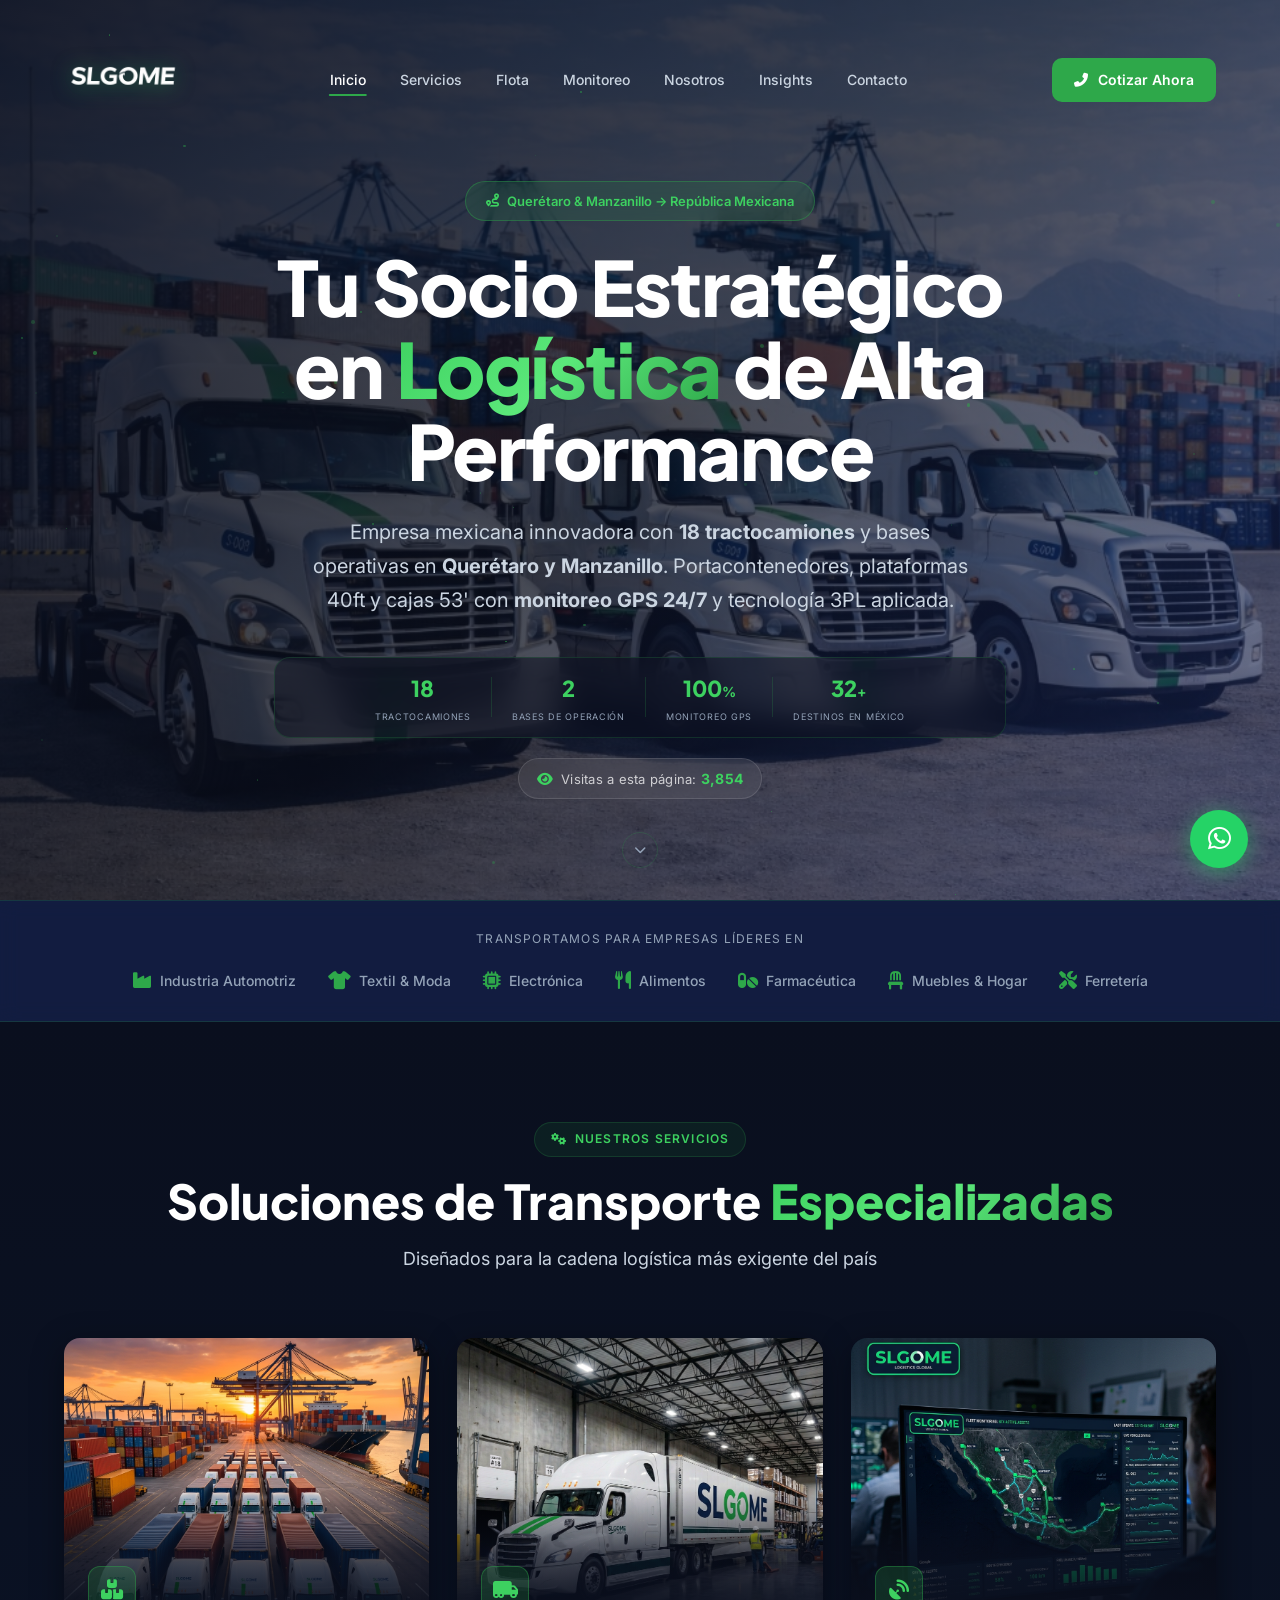
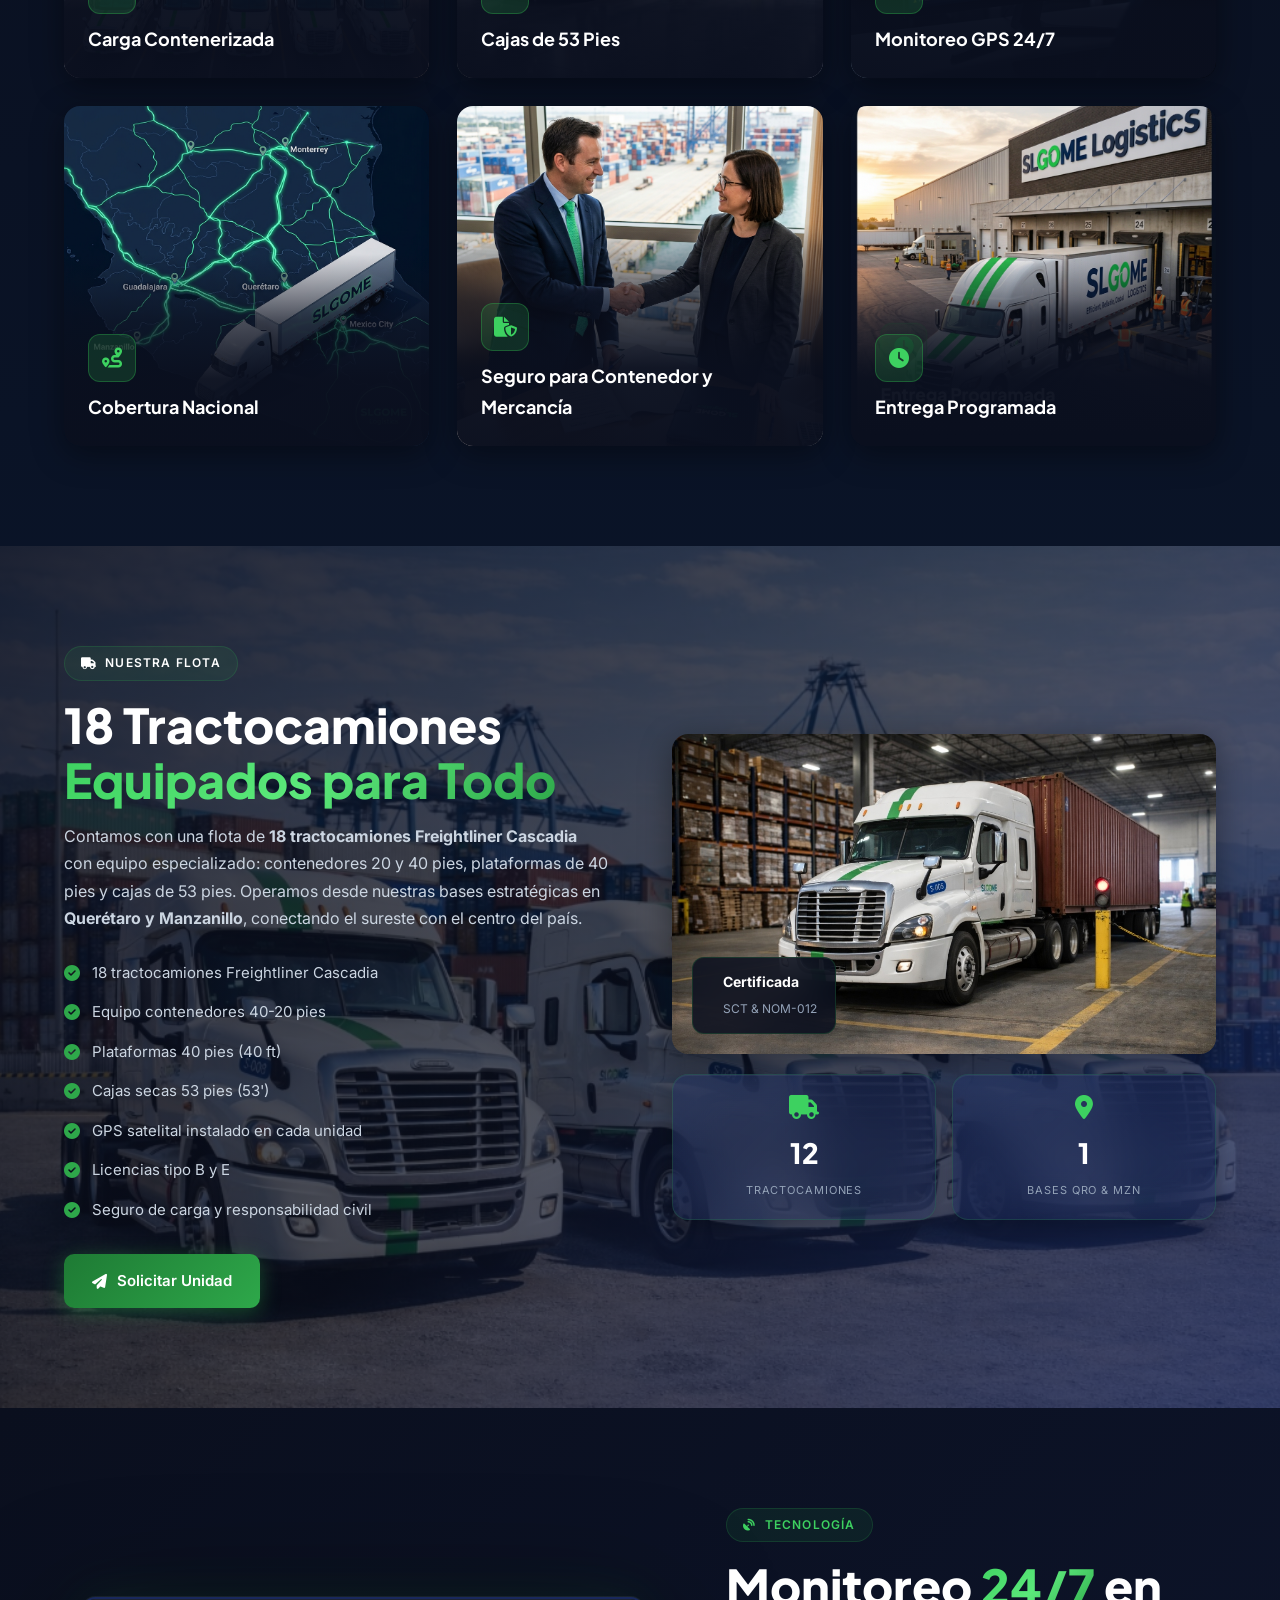
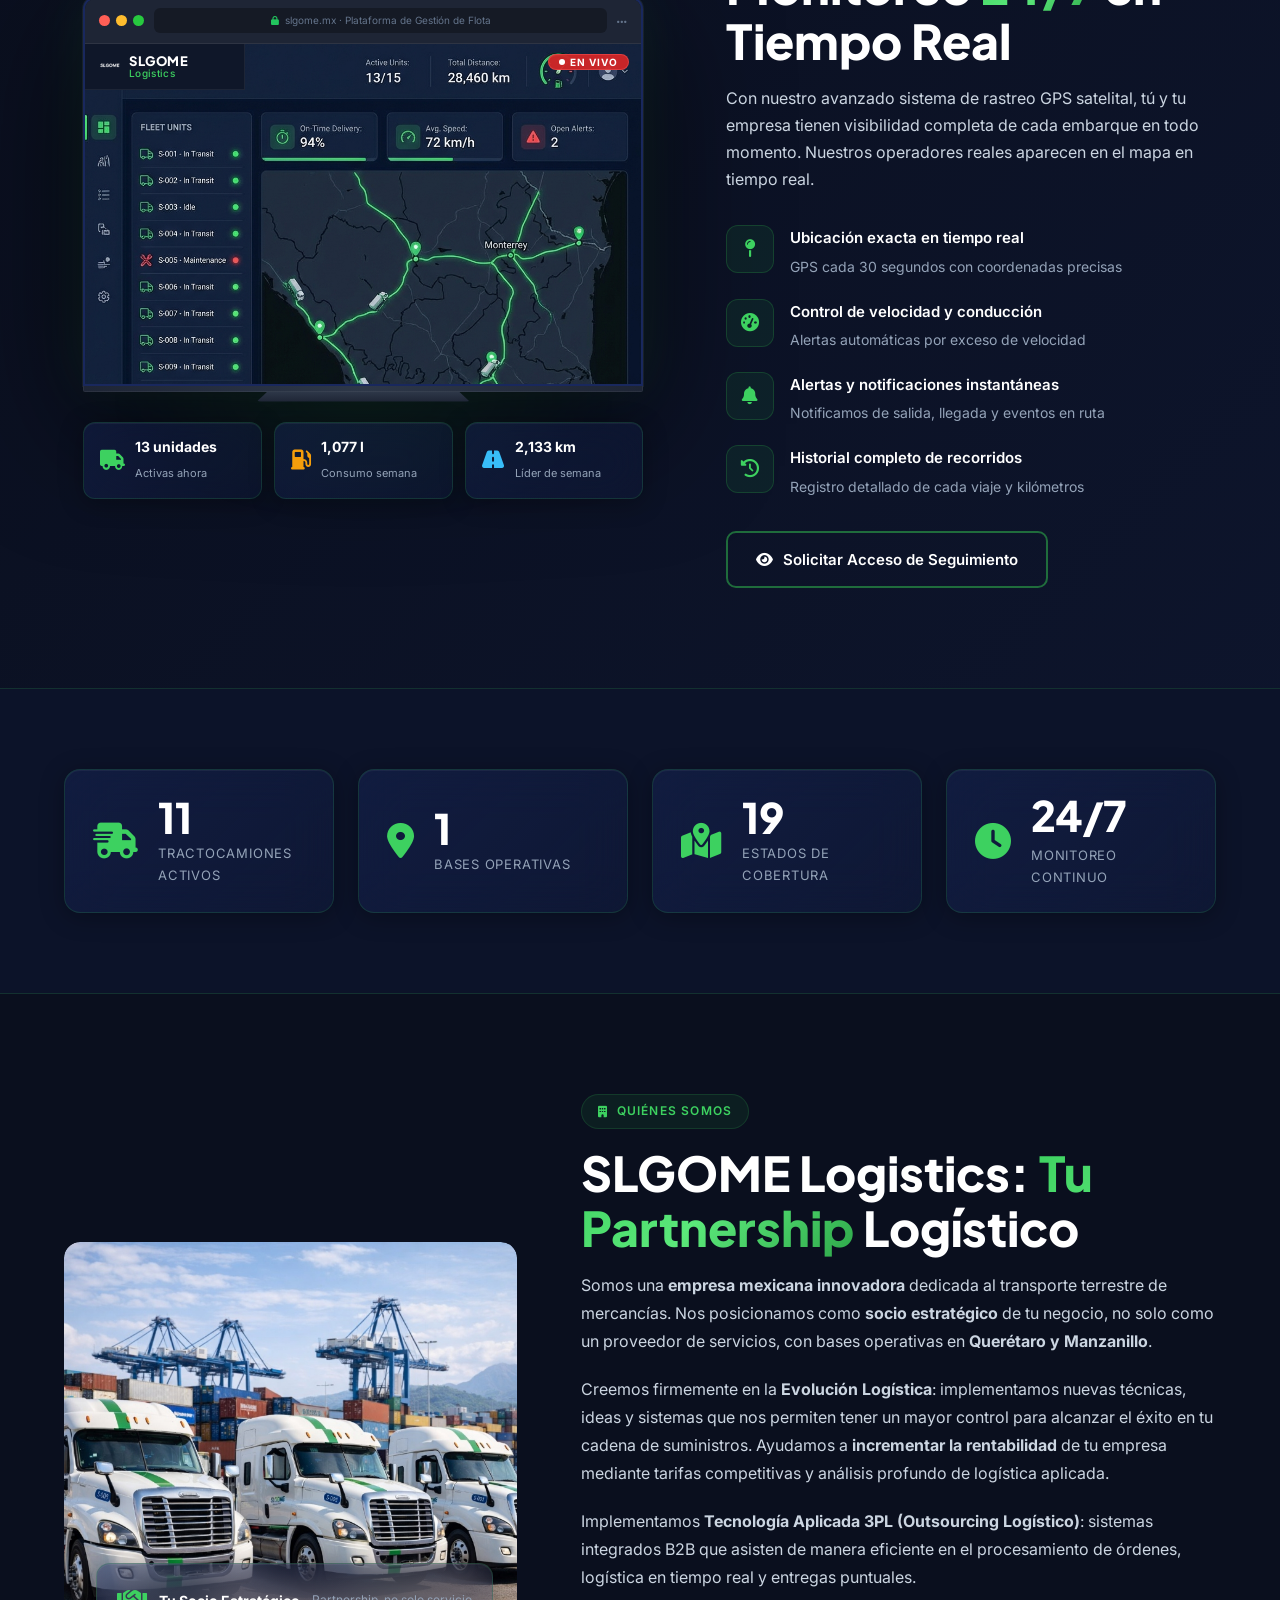
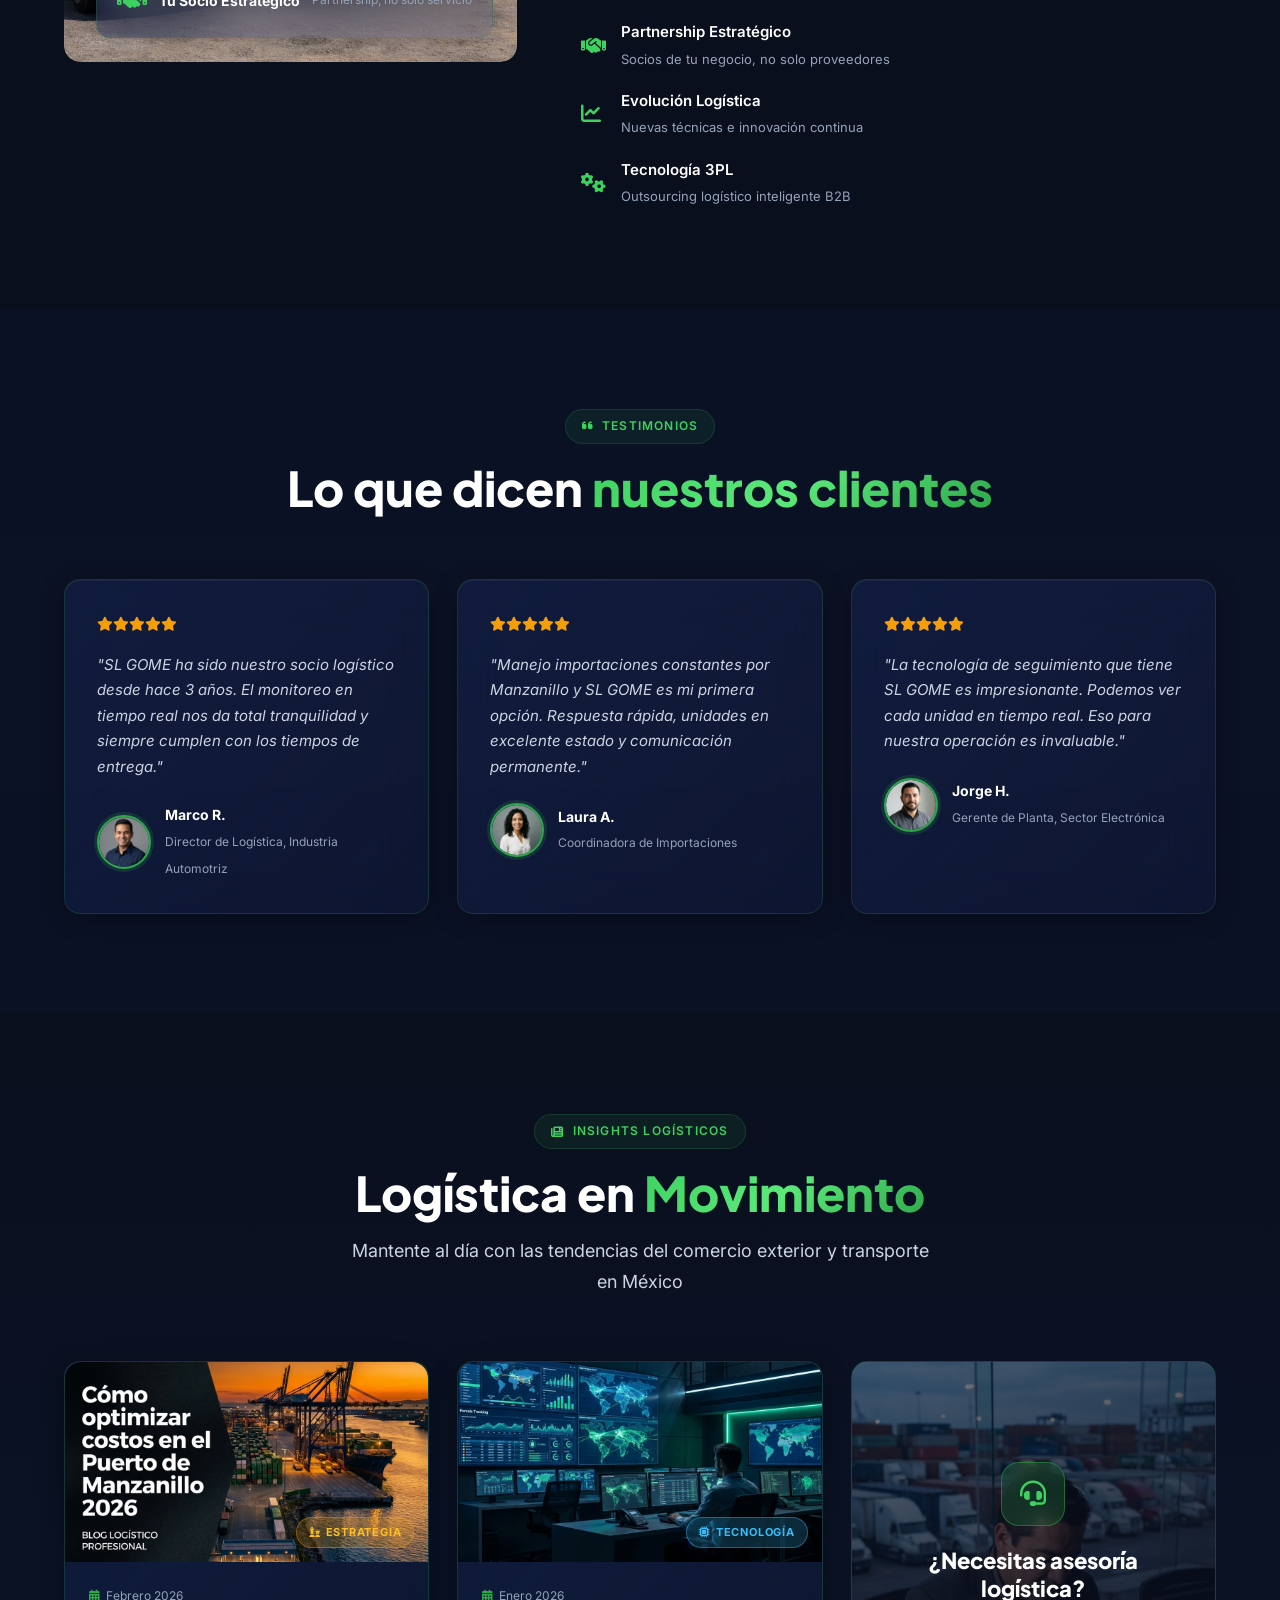
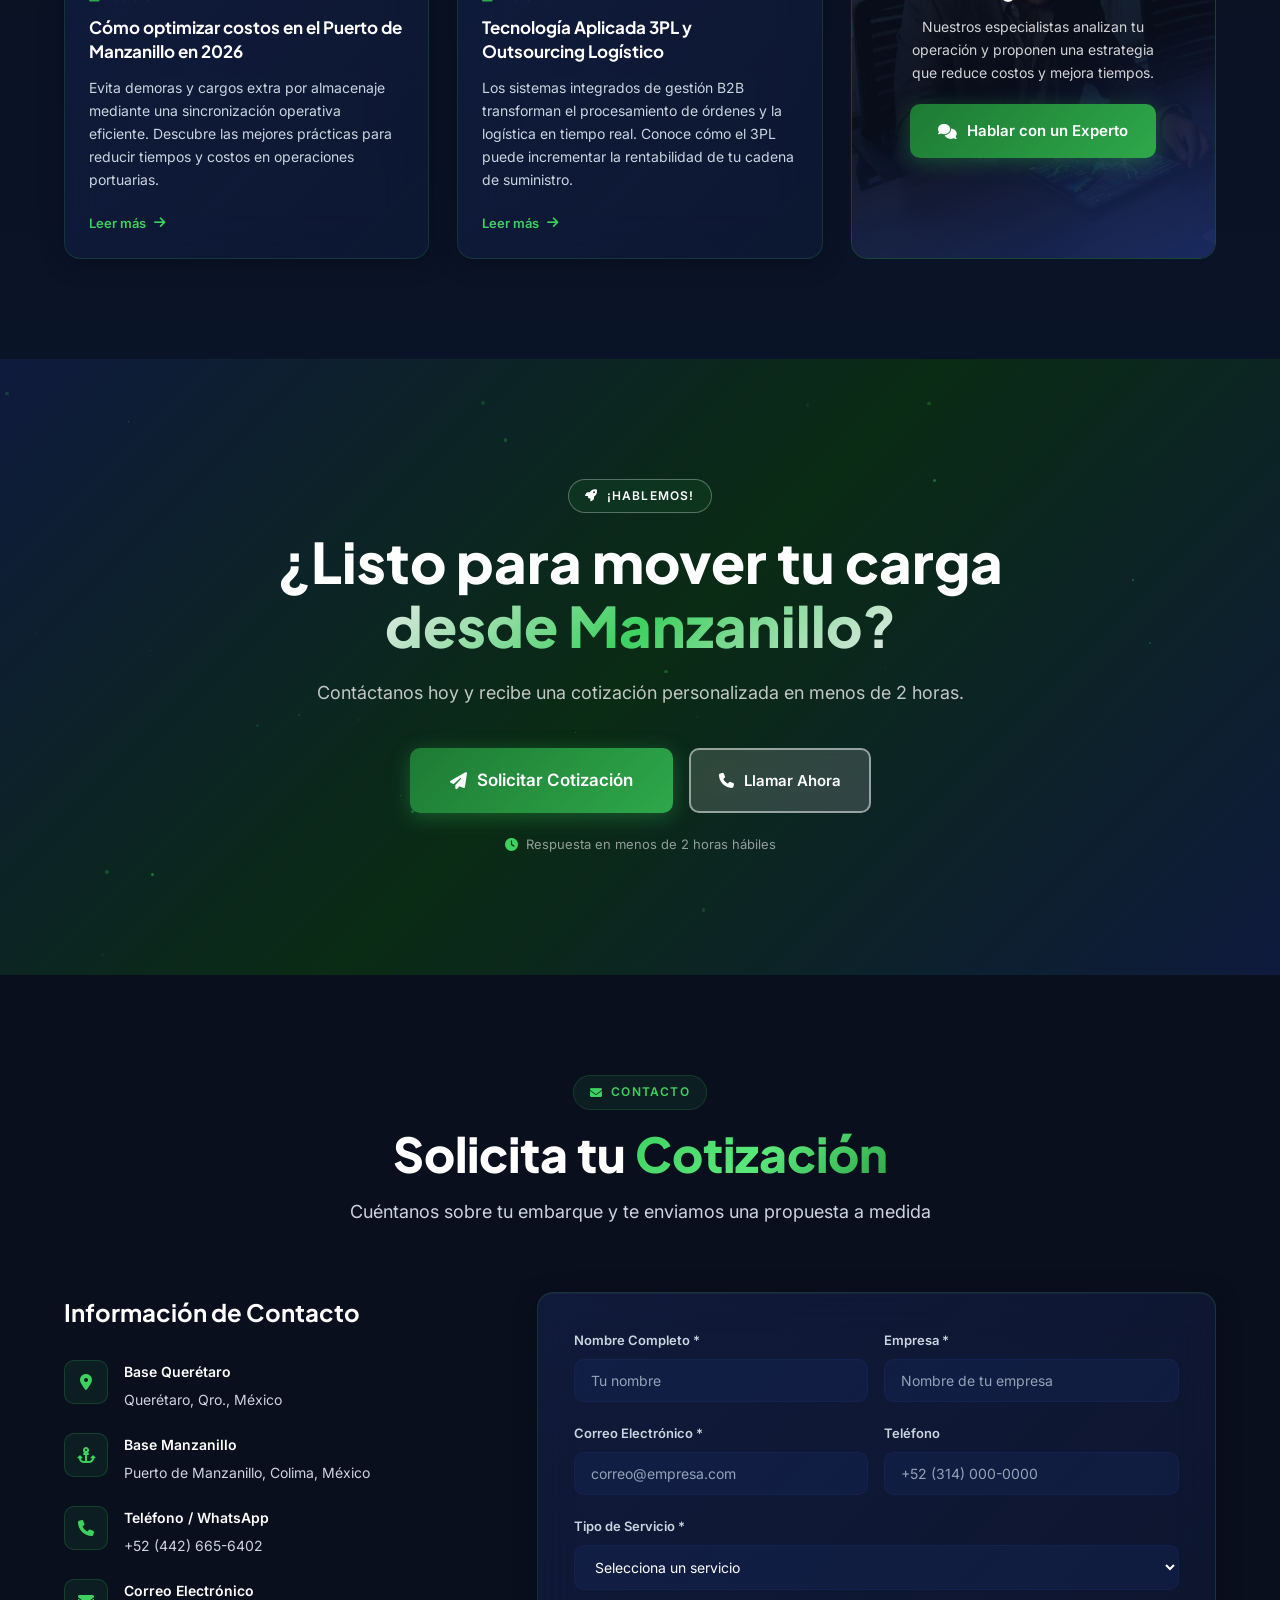
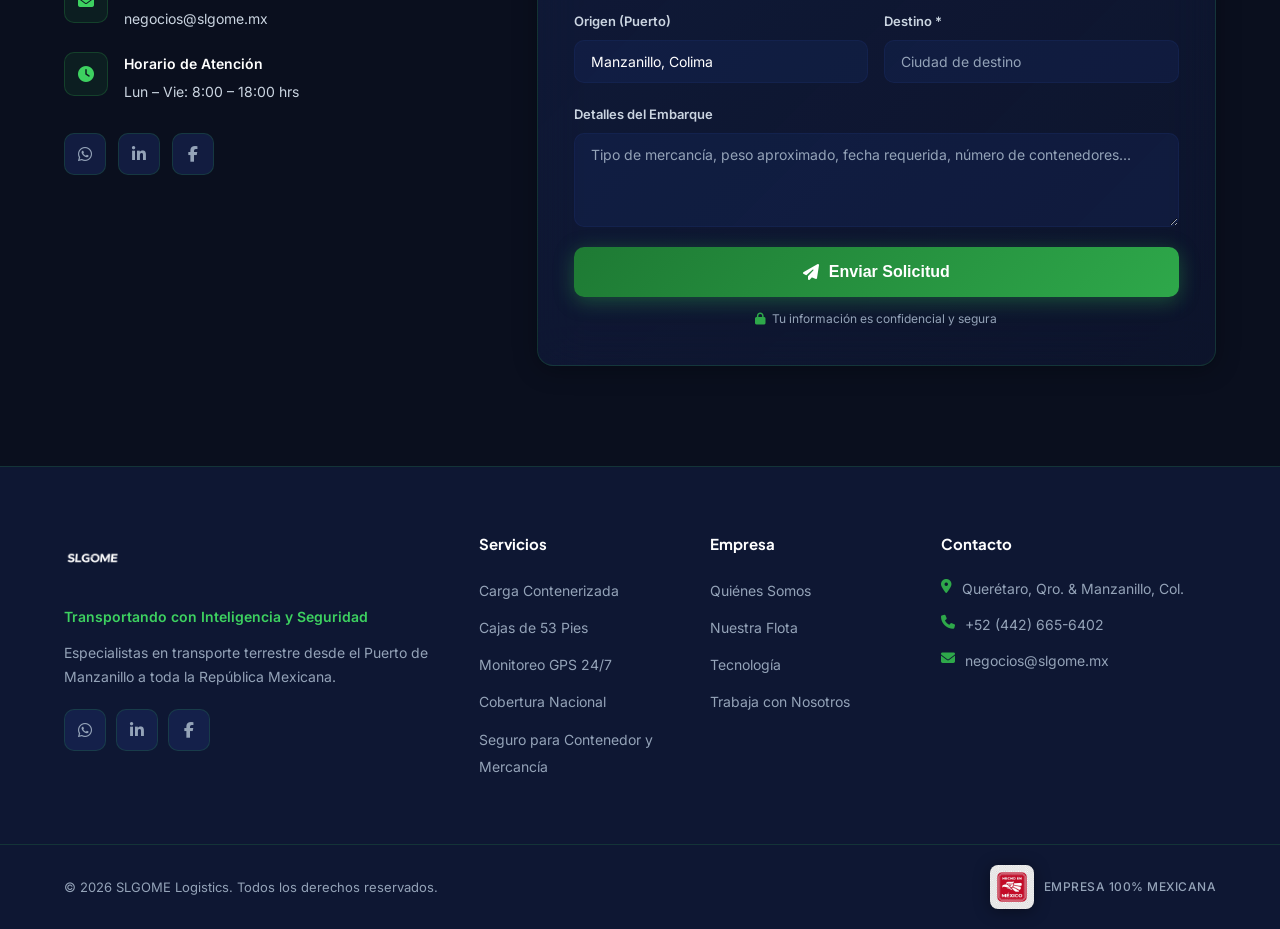
==== commit e7ff56e3: "Fix stats on one line, enlarge logo, add WhatsApp links" ====
--- a/index.html
+++ b/index.html
@@ -47,7 +47,7 @@
                 <li><a href="#insights" class="nav-link">Insights</a></li>
                 <li><a href="#contacto" class="nav-link">Contacto</a></li>
             </ul>
-            <a href="#contacto" class="btn-nav-cta" id="navCta">
+            <a href="https://wa.me/524423369898?text=Hola%2C%20me%20interesa%20solicitar%20una%20cotizaci%C3%B3n%20de%20transporte." class="btn-nav-cta" id="navCta">
                 <i class="fas fa-phone-alt"></i> Cotizar Ahora
             </a>
             <button class="mobile-menu-toggle" id="menuToggle" aria-label="Abrir menú">
@@ -68,7 +68,7 @@
             <li><a href="#insights" class="mobile-nav-link">Insights</a></li>
             <li><a href="#contacto" class="mobile-nav-link">Contacto</a></li>
         </ul>
-        <a href="#contacto" class="btn-primary mobile-cta">Cotizar Ahora</a>
+        <a href="https://wa.me/524423369898?text=Hola%2C%20me%20interesa%20solicitar%20una%20cotizaci%C3%B3n%20de%20transporte." class="btn-primary mobile-cta">Cotizar Ahora</a>
     </div>
 
     <!-- ============================================================
@@ -985,7 +985,7 @@
     </footer>
 
     <!-- Floating WhatsApp CTA -->
-    <a href="https://wa.me/524426656402?text=Hola%2C%20me%20interesa%20solicitar%20una%20cotizaci%C3%B3n%20de%20transporte."
+    <a href="https://wa.me/524423369898?text=Hola%2C%20me%20interesa%20solicitar%20una%20cotizaci%C3%B3n%20de%20transporte."
         target="_blank" class="whatsapp-float" aria-label="Contactar por WhatsApp">
         <i class="fab fa-whatsapp"></i>
         <span class="wa-tooltip">💬 Escríbenos por WhatsApp</span>
--- a/styles.css
+++ b/styles.css
@@ -238,7 +238,7 @@
 }
 
 .logo-img {
-  height: 64px;
+  height: 120px;
   width: auto;
   object-fit: contain;
   filter: brightness(0) invert(1) drop-shadow(0 2px 10px rgba(var(--green-rgb), 0.5));
@@ -410,35 +410,36 @@
   display: flex;
   align-items: center;
   justify-content: center;
-  gap: 32px;
+  gap: 12px;
   background: rgba(10, 15, 30, 0.5);
   backdrop-filter: blur(16px);
   border: 1px solid var(--border);
   border-radius: 16px;
-  padding: 24px 32px;
-  flex-wrap: wrap;
+  padding: 12px 20px;
+  flex-wrap: nowrap;
 }
 
 .hero-stat {
   text-align: center;
+  padding: 0 8px;
 }
 
 .stat-number {
   font-family: 'Plus Jakarta Sans', sans-serif;
-  font-size: 32px;
+  font-size: 22px;
   font-weight: 800;
   color: var(--primary-green-light);
 }
 
 .stat-num-plus {
-  font-size: 20px;
+  font-size: 14px;
   font-weight: 700;
   color: var(--primary-green-light);
 }
 
 .stat-label {
   display: block;
-  font-size: 12px;
+  font-size: 9px;
   color: var(--text-muted);
   text-transform: uppercase;
   letter-spacing: 0.08em;
@@ -447,7 +448,7 @@
 
 .stat-divider {
   width: 1px;
-  height: 48px;
+  height: 40px;
   background: var(--border);
 }
 
@@ -2509,12 +2510,18 @@
 
 @media (max-width: 479px) {
   .hero-stats {
-    flex-direction: column;
+    flex-direction: row;
+    flex-wrap: wrap;
+    justify-content: space-around;
+  }
+
+  .hero-stat {
+    flex: 0 0 45%;
+    min-width: 120px;
   }
 
   .stat-divider {
-    width: 60px;
-    height: 1px;
+    display: none;
   }
 
   .trust-items {
